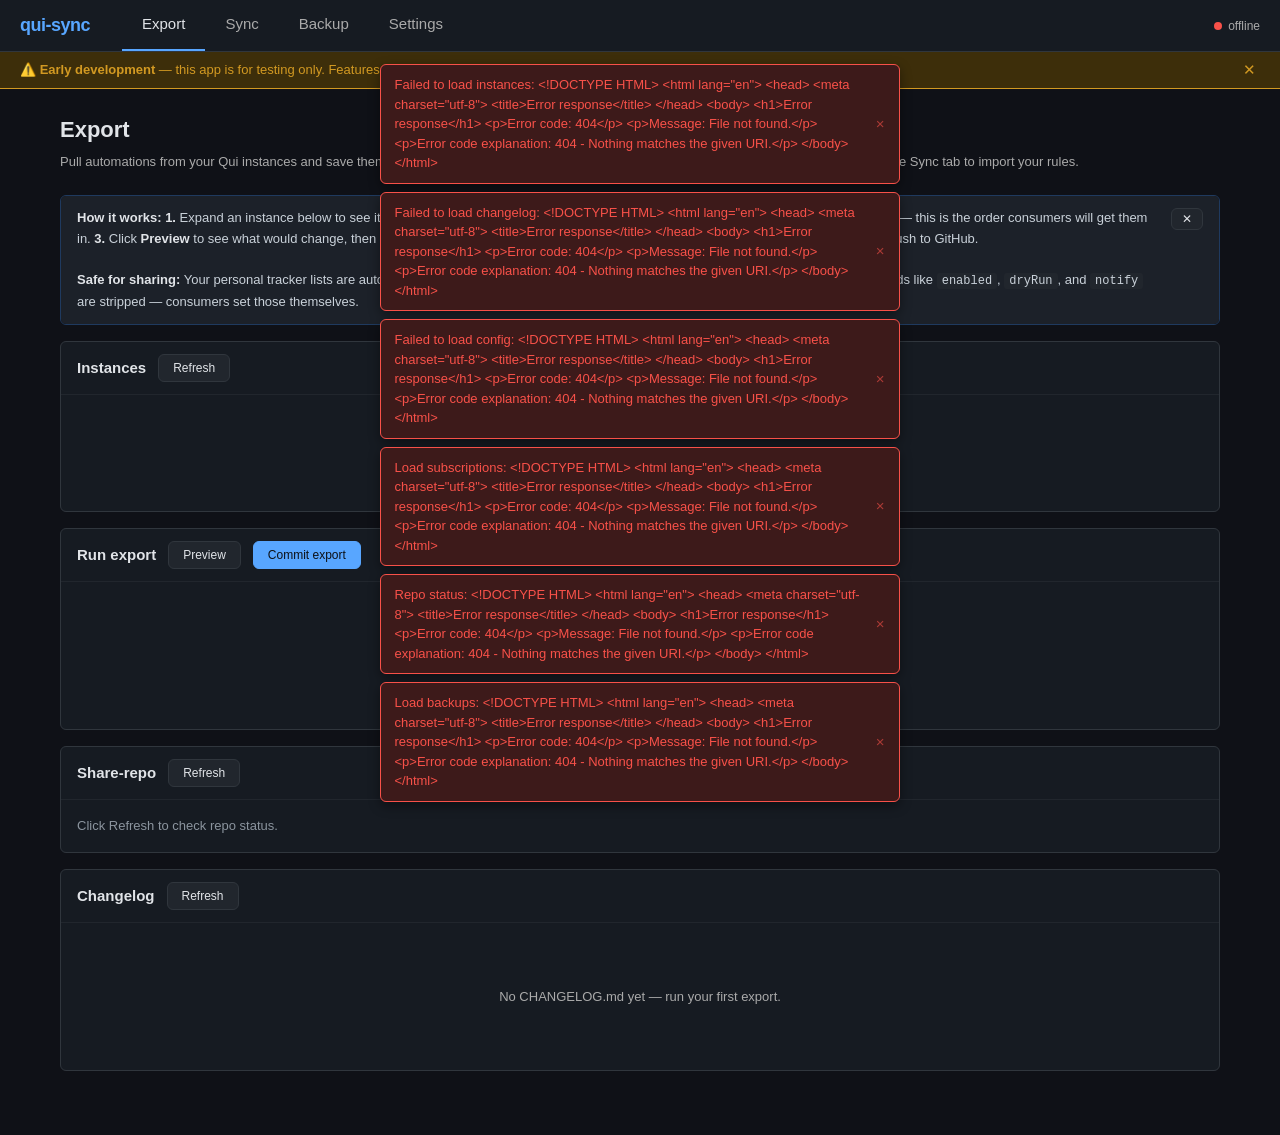
==== cmd/server/web/static/index.html @ 179c79f2 "sharpen Pull vs Reset tooltips" ====
<!doctype html>
<html lang="en">
<head>
  <meta charset="utf-8">
  <meta name="viewport" content="width=device-width, initial-scale=1">
  <title>qui-sync</title>
  <link rel="stylesheet" href="design-tokens.css">
  <!-- Load order matters: app.js defines quiSyncApp() which Alpine evaluates
       via x-data="quiSyncApp()" on body. If alpine loads first, the function
       is still undefined and all x-show sections render blank. -->
  <script defer src="app.js"></script>
  <script defer src="alpine.min.js"></script>
</head>
<body x-data="quiSyncApp()" :data-scale="scale">

<nav class="topnav">
  <div class="logo">qui-sync</div>
  <div class="tabs">
    <div class="tab" :class="tab==='export'   && 'active'" @click="setTab('export')">Export</div>
    <div class="tab" :class="tab==='sync'     && 'active'" @click="setTab('sync')">Sync</div>
    <div class="tab" :class="tab==='backup'   && 'active'" @click="setTab('backup')">Backup</div>
    <div class="tab" :class="tab==='settings' && 'active'" @click="setTab('settings')">Settings</div>
  </div>
  <div class="right">
    <span x-show="health.status==='ok'"><span class="dot dot-ok"></span>v<span x-text="health.version"></span></span>
    <span x-show="health.status==='err'"><span class="dot dot-err"></span>offline</span>
  </div>
</nav>

<div class="dev-banner" x-show="!hideDevBanner">
  <span>⚠️ <b>Early development</b> — this app is for testing only. Features may be incomplete or change without notice.</span>
  <button class="dev-banner-close" @click="hideDevBanner = true; localStorage.setItem('qui.hideDevBanner', 'true')">✕</button>
</div>

<main class="container">

  <!-- EXPORT TAB -->
  <section x-show="tab==='export'">
    <h1 class="page-title">Export</h1>
    <p class="page-subtitle">Pull automations from your Qui instances and save them as versioned JSON files in your share-repo. Other users can subscribe to this repo via the Sync tab to import your rules.</p>

    <div class="panel help-panel" x-show="!hideExportHelp">
      <div class="panel-body" style="padding:12px 16px; display:flex; align-items:start; gap:12px">
        <div style="flex:1; font-size:var(--font-sm); color:var(--text-secondary); line-height:1.6">
          <b>How it works:</b>
          <b>1.</b> Expand an instance below to see its rules — exclude any you don't want to share.
          <b>2.</b> Set the priority (sort order) for each rule — this is the order consumers will get them in.
          <b>3.</b> Click <b>Preview</b> to see what would change, then <b>Commit export</b> to write files + auto-commit to git.
          <b>4.</b> Use the Share-repo panel below to push to GitHub.
          <br><br>
          <b>Safe for sharing:</b> Your personal tracker lists are automatically replaced with placeholders. Rules using <code>*</code> (all trackers) keep the wildcard. Fields like <code>enabled</code>, <code>dryRun</code>, and <code>notify</code> are stripped — consumers set those themselves.
        </div>
        <button class="btn btn-sm" @click="dismissExportHelp()" title="Hide this help">✕</button>
      </div>
    </div>

    <div class="panel">
      <div class="panel-header">
        <div class="panel-title">Instances</div>
        <button class="btn" @click="loadInstances()" :disabled="loading.instances">Refresh</button>
      </div>
      <div class="panel-body" style="padding:0">
        <template x-if="instances.length === 0 && !loading.instances">
          <div class="empty">No instances configured. Check Settings.</div>
        </template>
        <template x-if="loading.instances">
          <div class="empty dim">Loading…</div>
        </template>

        <div class="instance-header-row instance-grid" x-show="instances.length > 0">
          <span></span>
          <span>Instance</span>
          <span>Repo folder</span>
          <span>Rules</span>
          <span></span>
        </div>

        <template x-for="i in instances" :key="i.qui_instance_id + '-' + i.category">
          <div class="instance-row" :class="i.excluded && 'instance-dimmed'">
            <div class="instance-head instance-grid" @click="toggleInstance(i.qui_instance_id)">
              <span class="chev" :class="expanded[i.qui_instance_id] && 'chev-open'">▸</span>
              <span class="instance-id">
                <b x-text="i.qui_name"></b>
                <span class="dim" style="margin-left:6px; font-weight:normal; font-size:var(--font-xs)"
                      x-text="'#' + i.qui_instance_id"></span>
              </span>
              <span @click.stop>
                <template x-if="editingCategory !== i.qui_instance_id">
                  <span class="badge badge-blue category-badge"
                        @click="startEditCategory(i)"
                        title="Click to rename — becomes the folder under rules/ in the share-repo">
                    → <span x-text="i.category"></span>  <span class="dim">✎</span>
                  </span>
                </template>
                <template x-if="editingCategory === i.qui_instance_id">
                  <span class="category-editor">
                    → <input class="input" style="width:140px; padding:2px 6px; font-size:var(--font-xs)"
                             x-model="categoryDraft"
                             x-ref="categoryInput"
                             @keydown.enter.prevent="saveCategory(i)"
                             @keydown.escape.prevent="cancelCategoryEdit()"
                             @blur="saveCategory(i)"
                             pattern="^[a-z0-9][a-z0-9_-]{0,62}$">
                  </span>
                </template>
              </span>
              <span class="instance-meta">
                <template x-if="!i.excluded">
                  <span>
                    <span x-text="i.rule_count"></span> rules
                    <template x-if="i.excluded_count > 0">
                      <span class="badge badge-amber" style="margin-left:6px">
                        <span x-text="i.excluded_count"></span> excluded
                      </span>
                    </template>
                  </span>
                </template>
                <template x-if="i.excluded">
                  <span class="badge badge-amber">instance excluded</span>
                </template>
              </span>
              <span class="instance-status">
                <span x-show="i.ping==='ok'"><span class="dot dot-ok"></span>connected</span>
                <span x-show="i.ping==='fail'" class="diff-remove">
                  <span class="dot dot-err"></span>
                  <span x-text="i.ping_error || 'failed'"></span>
                </span>
                <button class="btn btn-sm" style="margin-left:12px"
                        @click.stop="toggleInstanceExclude(i)"
                        x-text="i.excluded ? 'Include instance' : 'Exclude instance'"></button>
              </span>
            </div>

            <div class="instance-body" x-show="expanded[i.qui_instance_id]" x-transition>
              <template x-if="loadingRules[i.qui_instance_id]">
                <div class="empty dim" style="padding:20px">Loading rules…</div>
              </template>
              <template x-if="!loadingRules[i.qui_instance_id] && rulesByInstance[i.qui_instance_id]">
                <div>
                  <div class="rule-toolbar">
                    <button class="btn" @click="includeAll(i.qui_instance_id)">Include all</button>
                    <button class="btn" @click="excludeAll(i.qui_instance_id)">Exclude all</button>
                    <span class="dim" style="margin-left:auto; font-size:var(--font-xs)">
                      Toggle excludes any rule from export. Excluded rules stay in Qui but never reach the repo.
                    </span>
                  </div>
                  <table class="table rule-table">
                    <thead>
                      <tr>
                        <th style="width:40px"></th>
                        <th style="width:90px">Priority</th>
                        <th>Name</th>
                        <th>Slug</th>
                        <th style="width:90px">Status</th>
                      </tr>
                    </thead>
                    <tbody>
                      <template x-for="rule in rulesByInstance[i.qui_instance_id]" :key="rule.qui_id">
                        <tr :class="rule.excluded && 'rule-excluded'">
                          <td>
                            <input type="checkbox"
                                   :checked="!rule.excluded"
                                   @change="toggleExclude(i.qui_instance_id, rule)">
                          </td>
                          <td class="priority-cell">
                            <input type="number"
                                   class="input priority-input"
                                   :value="rule.sort_order"
                                   :title="rule.has_sort_override
                                     ? 'Override — Qui\'s value is ' + rule.qui_sort_order
                                     : 'From Qui'"
                                   @change="saveSortOrder(i.qui_instance_id, rule, $event.target.value)">
                            <button class="priority-reset"
                                    x-show="rule.has_sort_override"
                                    @click="resetSortOrder(i.qui_instance_id, rule)"
                                    title="Reset to Qui's value">↺</button>
                          </td>
                          <td>
                            <span x-text="rule.name"></span>
                            <span x-show="!rule.enabled" class="badge" style="margin-left:6px">disabled</span>
                          </td>
                          <td class="dim" style="font-family:var(--font-mono); font-size:var(--font-xs)">
                            <span x-text="rule.slug || '—'"></span>
                          </td>
                          <td>
                            <span x-show="rule.excluded" class="badge badge-amber">excluded</span>
                            <span x-show="!rule.excluded" class="dim">included</span>
                          </td>
                        </tr>
                      </template>
                    </tbody>
                  </table>
                </div>
              </template>
            </div>
          </div>
        </template>
      </div>
    </div>

    <div class="panel">
      <div class="panel-header">
        <div class="panel-title">Run export</div>
        <button class="btn" @click="preview()" :disabled="loading.export"
                title="Show what would change without writing anything. Safe to run anytime.">Preview</button>
        <button class="btn btn-primary" @click="runExport()"
                :disabled="loading.export"
                title="Write changes to disk and auto-commit to git. Your share-repo is updated and ready for Pull/Sync.">Commit export</button>
      </div>
      <div class="panel-body">
        <template x-if="!diff && !loading.export">
          <div class="empty">Click <b>Preview</b> to see what would change.</div>
        </template>
        <template x-if="loading.export">
          <div class="empty dim">Running export against Qui…</div>
        </template>
        <template x-if="diff && diff.empty">
          <div class="empty">
            <span class="dot dot-ok"></span>No changes — local rules are in sync with Qui.
          </div>
        </template>
        <template x-if="diff && !diff.empty">
          <div>
            <div x-show="diff.added.length">
              <div class="diff-add" style="font-weight:600">+ <span x-text="diff.added.length"></span> added</div>
              <ul>
                <template x-for="e in diff.added" :key="e.QuiID">
                  <li><span x-text="e.Category"></span>/<b x-text="e.Slug"></b> — <span x-text="e.Name"></span></li>
                </template>
              </ul>
            </div>
            <div x-show="diff.updated.length">
              <div class="diff-update" style="font-weight:600">~ <span x-text="diff.updated.length"></span> updated</div>
              <ul>
                <template x-for="e in diff.updated" :key="e.QuiID">
                  <li>
                    <span x-text="e.Category"></span>/<b x-text="e.Slug"></b> — <span x-text="e.Name"></span>
                    <span x-show="e.changed_fields && e.changed_fields.length"
                          class="dim" style="font-size:var(--font-xs); margin-left:6px"
                          x-text="'(' + (e.changed_fields || []).join(', ') + ')'"></span>
                  </li>
                </template>
              </ul>
            </div>
            <div x-show="diff.renamed.length">
              <div class="diff-rename" style="font-weight:600">R <span x-text="diff.renamed.length"></span> renamed</div>
              <ul>
                <template x-for="e in diff.renamed" :key="e.QuiID">
                  <li><span x-text="e.Category"></span>/<b x-text="e.Slug"></b> — "<span x-text="e.OldName"></span>" → "<span x-text="e.Name"></span>"</li>
                </template>
              </ul>
            </div>
            <div x-show="diff.removed.length">
              <div class="diff-remove" style="font-weight:600">- <span x-text="diff.removed.length"></span> removed</div>
              <ul>
                <template x-for="e in diff.removed" :key="e.QuiID">
                  <li><span x-text="e.Category"></span>/<b x-text="e.Slug"></b> — <span x-text="e.Name"></span></li>
                </template>
              </ul>
            </div>
            <div x-show="diff.moved && diff.moved.length">
              <div class="diff-move" style="font-weight:600">↦ <span x-text="diff.moved.length"></span> moved</div>
              <ul>
                <template x-for="e in diff.moved" :key="e.QuiID">
                  <li><b x-text="e.Slug"></b> — <span x-text="e.OldCategory"></span> → <span x-text="e.Category"></span></li>
                </template>
              </ul>
            </div>
            <div style="margin-top:12px; font-size:var(--font-xs); color:var(--text-dim)"
                 x-show="diff.dry_run">
              Preview only — nothing written yet. Click <b>Commit export</b> to apply.
            </div>
          </div>
        </template>
      </div>
    </div>

    <div class="panel">
      <div class="panel-header">
        <div class="panel-title">Share-repo</div>
        <button class="btn" @click="loadRepoStatus()" :disabled="loadingRepoStatus">Refresh</button>
      </div>
      <div class="panel-body">
        <template x-if="repoStatus">
          <div style="display:flex; align-items:center; gap:16px; flex-wrap:wrap">
            <div style="flex:1; min-width:200px">
              <div style="font-size:var(--font-sm)">
                <template x-if="repoStatus.status.ahead === 0 && repoStatus.status.behind === 0">
                  <span><span class="dot dot-ok"></span>In sync with remote</span>
                </template>
                <template x-if="repoStatus.status.ahead > 0">
                  <span><span class="dot dot-warn"></span><b x-text="repoStatus.status.ahead"></b> commit<span x-show="repoStatus.status.ahead !== 1">s</span> ahead of remote — ready to push</span>
                </template>
                <template x-if="repoStatus.status.behind > 0">
                  <span class="diff-remove"><span class="dot dot-err"></span><b x-text="repoStatus.status.behind"></b> behind remote</span>
                </template>
              </div>
              <div class="dim" style="font-size:var(--font-xs); margin-top:4px"
                   x-show="repoStatus.status.last_commit"
                   x-text="'Last: ' + repoStatus.status.last_commit"></div>
              <div class="dim" style="font-size:var(--font-xs); margin-top:2px"
                   x-show="repoStatus.status.remote_url"
                   x-text="'Remote: ' + repoStatus.status.remote_url"></div>
            </div>
            <div style="display:flex; gap:8px; align-items:center">
              <button class="btn" @click="pullRepo()"
                      :disabled="!repoStatus.push_configured || repoStatus.status.behind === 0 || pullingRepo"
                      title="Fetch new commits from remote and merge them into local. Safe — keeps your local commits intact. Use for day-to-day sync (e.g. after merging a PR). Fails if local and remote have diverged — use 'Reset local to remote' for that case.">
                Pull from remote
              </button>
              <button class="btn btn-primary" @click="pushRepo()"
                      :disabled="!repoStatus.push_configured || repoStatus.status.ahead === 0 || pushingRepo"
                      title="Push all committed changes to the remote git repo">
                Push to remote
              </button>
              <button class="btn" @click="applyToQui()"
                      :disabled="!repoStatus.push_configured"
                      title="Apply local file changes (from PRs, edits) back into Qui. Uses the same merge that preserves your trackers.">
                Apply to Qui
              </button>
              <button class="btn" @click="resetLocalToRemote()"
                      :disabled="!repoStatus.status.remote_url || resettingRepo"
                      style="border-color:var(--accent-red); color:var(--accent-red)"
                      title="Replace /data/repo with an exact copy of the remote branch. Destructive — discards local commits not on the remote. Use when Pull refuses with 'unrelated histories' or 'non-fast-forward', or to forcibly restart from the remote state. Your Qui instance is not touched.">
                <span x-show="!resettingRepo">Reset local to remote</span>
                <span x-show="resettingRepo">Resetting…</span>
              </button>
              <span class="dim" style="font-size:var(--font-xs)"
                    x-show="!repoStatus.push_configured">
                Add push token in Settings to enable
              </span>
            </div>
            </div>

            <!-- Rule-level diff — the pre-push review that replaces the
                 old git diff --stat summary. Every rule whose working-tree
                 version differs from origin appears here, grouped by
                 change type. Added / Removed rows expand to the full
                 rule JSON; Modified rows expand to a field-by-field
                 before → after list. -->
            <div class="rule-diff-panel" style="width:100%; margin-top:16px">
              <div style="display:flex; align-items:center; gap:8px; margin-bottom:8px">
                <div style="font-weight:600; font-size:var(--font-sm)">Review changes before push</div>
                <div class="dim" style="font-size:var(--font-xs)"
                     x-show="ruleDiff && !ruleDiffError"
                     x-text="'(' + ruleDiffTotal() + ' ' + (ruleDiffTotal() === 1 ? 'rule differs' : 'rules differ') + ')'"></div>
                <div style="flex:1"></div>
                <button class="btn btn-sm" @click="loadRuleDiff()" :disabled="ruleDiffLoading">
                  <span x-show="!ruleDiffLoading">Refresh diff</span>
                  <span x-show="ruleDiffLoading">…</span>
                </button>
              </div>

              <template x-if="ruleDiffError">
                <div class="dim" style="font-size:var(--font-xs); color:var(--text-err)"
                     x-text="'Diff failed: ' + ruleDiffError"></div>
              </template>

              <template x-if="ruleDiff && ruleDiff.no_repo">
                <div class="dim" style="font-size:var(--font-xs)">
                  Nothing to diff yet — the share-repo has not been exported. Run an Export from the Instances panel first.
                </div>
              </template>

              <template x-if="ruleDiff && ruleDiff.no_remote && !ruleDiff.no_repo">
                <div class="dim" style="font-size:var(--font-xs); margin-bottom:8px">
                  No remote branch to compare against yet — showing every local rule as <b>added</b>. After the first successful push this view will switch to the normal local-vs-remote diff.
                </div>
              </template>

              <template x-if="ruleDiff && !ruleDiff.no_repo && ruleDiffTotal() === 0 && !ruleDiffError">
                <div class="dim" style="font-size:var(--font-xs)">
                  Working tree is identical to remote — nothing to push.
                </div>
              </template>

              <!-- One section per change type. Each row is a single rule.
                   Clicking the row header toggles expand so the user can
                   drill into the actual differences before committing. -->
              <template x-for="group in ['added','modified','removed']" :key="group">
                <div x-show="ruleDiff && (ruleDiff[group] || []).length > 0" style="margin-top:10px">
                  <div style="display:flex; align-items:center; gap:6px; margin-bottom:4px; font-size:var(--font-xs); text-transform:uppercase; letter-spacing:0.06em; color:var(--text-secondary)">
                    <span x-text="group === 'added' ? '+ Added' : group === 'modified' ? '~ Modified' : '− Removed'"></span>
                    <span x-text="'(' + (ruleDiff[group] || []).length + ')'"></span>
                  </div>
                  <template x-for="rule in (ruleDiff[group] || [])" :key="rule.path">
                    <div class="rule-diff-row" style="border:1px solid var(--border-subtle); border-radius:var(--radius); margin-bottom:6px; background:var(--bg-base)">
                      <!-- Row header — always visible, click to expand. -->
                      <div style="display:flex; align-items:center; gap:10px; padding:8px 12px; cursor:pointer"
                           @click="toggleRuleDiffRow(rule.change, rule.path)">
                        <span style="width:16px; display:inline-block; color:var(--text-secondary)"
                              x-text="ruleDiffExpanded[ruleDiffKey(rule.change, rule.path)] ? '▾' : '▸'"></span>
                        <span style="flex:1; font-size:var(--font-sm); font-weight:500" x-text="rule.name"></span>
                        <span class="dim" style="font-size:var(--font-xs)" x-text="rule.category + ' / ' + rule.slug"></span>
                        <span x-show="rule.change === 'modified' && rule.fields && rule.fields.length"
                              class="dim" style="font-size:var(--font-xs)"
                              x-text="rule.fields.length + ' field' + (rule.fields.length === 1 ? '' : 's')"></span>
                      </div>

                      <!-- Expanded body — content depends on change type. -->
                      <div x-show="ruleDiffExpanded[ruleDiffKey(rule.change, rule.path)]"
                           style="padding:0 12px 12px 32px; border-top:1px solid var(--border-subtle)">

                        <!-- Modified: structured field list -->
                        <template x-if="rule.change === 'modified' && ruleDiffViewModeFor(rule.change, rule.path) === ''">
                          <div style="padding-top:8px">
                            <template x-for="(f, fi) in (rule.fields || [])" :key="fi">
                              <div style="font-family:var(--font-mono); font-size:var(--font-xs); padding:3px 0; line-height:1.5">
                                <span style="color:var(--text-primary)" x-text="f.path"></span>
                                <template x-if="f.kind === 'scalar'">
                                  <span>:
                                    <span class="diff-remove" x-text="formatDiffValue(f.before)"></span>
                                    →
                                    <span class="diff-add" x-text="formatDiffValue(f.after)"></span>
                                  </span>
                                </template>
                                <template x-if="f.kind === 'array_added'">
                                  <span>
                                    <span class="dim">(added):</span>
                                    <span class="diff-add" x-text="formatDiffValue(f.after)"></span>
                                  </span>
                                </template>
                                <template x-if="f.kind === 'array_removed'">
                                  <span>
                                    <span class="dim">(removed):</span>
                                    <span class="diff-remove" x-text="formatDiffValue(f.before)"></span>
                                  </span>
                                </template>
                                <template x-if="f.kind === 'object' || f.kind === 'array'">
                                  <span>:
                                    <span class="dim" x-text="'(' + f.kind + ' changed)'"></span>
                                  </span>
                                </template>
                              </div>
                            </template>
                            <div style="margin-top:8px">
                              <button class="btn btn-sm" @click.stop="setRuleDiffView(rule.change, rule.path, 'json')">Show full JSON</button>
                            </div>
                          </div>
                        </template>

                        <!-- Modified (JSON view) — side-by-side before / after. -->
                        <template x-if="rule.change === 'modified' && ruleDiffViewModeFor(rule.change, rule.path) === 'json'">
                          <div style="padding-top:8px">
                            <div style="display:grid; grid-template-columns: 1fr 1fr; gap:10px">
                              <div>
                                <div class="dim" style="font-size:var(--font-xs); margin-bottom:4px">Remote (before)</div>
                                <pre style="background:var(--bg-surface); padding:8px; border-radius:var(--radius);
                                            font-family:var(--font-mono); font-size:var(--font-xs);
                                            max-height:300px; overflow:auto; white-space:pre-wrap"
                                     x-text="prettyJSON(rule.before_json)"></pre>
                              </div>
                              <div>
                                <div class="dim" style="font-size:var(--font-xs); margin-bottom:4px">Local (after)</div>
                                <pre style="background:var(--bg-surface); padding:8px; border-radius:var(--radius);
                                            font-family:var(--font-mono); font-size:var(--font-xs);
                                            max-height:300px; overflow:auto; white-space:pre-wrap"
                                     x-text="prettyJSON(rule.after_json)"></pre>
                              </div>
                            </div>
                            <div style="margin-top:8px">
                              <button class="btn btn-sm" @click.stop="setRuleDiffView(rule.change, rule.path, '')">Back to field list</button>
                            </div>
                          </div>
                        </template>

                        <!-- Added: full local rule that will be pushed to remote. -->
                        <template x-if="rule.change === 'added'">
                          <div style="padding-top:8px">
                            <div class="dim" style="font-size:var(--font-xs); margin-bottom:4px">This rule exists locally and will be pushed to the remote.</div>
                            <pre style="background:var(--bg-surface); padding:8px; border-radius:var(--radius);
                                        font-family:var(--font-mono); font-size:var(--font-xs);
                                        max-height:300px; overflow:auto; white-space:pre-wrap"
                                 x-text="prettyJSON(rule.after_json)"></pre>
                          </div>
                        </template>

                        <!-- Removed: full remote rule that will be deleted from remote after push. -->
                        <template x-if="rule.change === 'removed'">
                          <div style="padding-top:8px">
                            <div class="dim" style="font-size:var(--font-xs); margin-bottom:4px; color:var(--text-err)">
                              This rule exists on the remote but not locally — pushing will delete it.
                            </div>
                            <pre style="background:var(--bg-surface); padding:8px; border-radius:var(--radius);
                                        font-family:var(--font-mono); font-size:var(--font-xs);
                                        max-height:300px; overflow:auto; white-space:pre-wrap"
                                 x-text="prettyJSON(rule.before_json)"></pre>
                          </div>
                        </template>
                      </div>
                    </div>
                  </template>
                </div>
              </template>
            </div>

          </div>
        </template>
        <template x-if="!repoStatus && !loadingRepoStatus">
          <div class="dim" style="font-size:var(--font-sm)">Click Refresh to check repo status.</div>
        </template>
        <template x-if="loadingRepoStatus">
          <div class="dim" style="font-size:var(--font-sm)">Checking...</div>
        </template>
      </div>
    </div>

    <div class="panel">
      <div class="panel-header">
        <div class="panel-title">Changelog</div>
        <button class="btn" @click="loadChangelog()" :disabled="loading.changelog">Refresh</button>
      </div>
      <div class="panel-body">
        <template x-if="!changelog || !changelog.content">
          <div class="empty">No CHANGELOG.md yet — run your first export.</div>
        </template>
        <pre x-show="changelog && changelog.content"
             style="white-space:pre-wrap; font-size:var(--font-sm); color:var(--text-secondary);
                    background:var(--bg-base); padding:12px; border-radius:var(--radius);
                    max-height:400px; overflow:auto; margin:0;"
             x-text="(changelog && changelog.content) || ''"></pre>
      </div>
    </div>
  </section>

  <!-- BACKUP TAB -->
  <section x-show="tab==='backup'">
    <h1 class="page-title">Backup & Restore</h1>
    <p class="page-subtitle">Full 1:1 backup of all automations per Qui instance — including trackers, enabled state, and everything else. No stripping, no placeholders.</p>

    <div class="panel help-panel" x-show="!hideBackupHelp">
      <div class="panel-body" style="padding:12px 16px; display:flex; align-items:start; gap:12px">
        <div style="flex:1; font-size:var(--font-sm); color:var(--text-secondary); line-height:1.6">
          <b>How it works:</b>
          <b>1.</b> Click <b>Backup now</b> on an instance to snapshot all its automations.
          <b>2.</b> Backups are stored per instance with timestamp — each is a complete snapshot.
          <b>3.</b> To restore, expand the instance, select a backup, choose the target instance, and click <b>Restore</b>.
          <b>4.</b> Restore creates the rules in Qui exactly as they were — trackers, enabled state, intervals, everything.
        </div>
        <button class="btn btn-sm" @click="dismissBackupHelp()" title="Hide this help">✕</button>
      </div>
    </div>

    <div class="panel">
      <div class="panel-header">
        <div class="panel-title">Instances</div>
        <button class="btn" @click="loadBackups()">Refresh</button>
      </div>
      <div class="panel-body" style="padding:0">
        <template x-if="instances.length === 0">
          <div class="empty">No Qui instances configured. Go to Settings first.</div>
        </template>

        <template x-for="inst in instances" :key="'bk-' + inst.qui_instance_id">
          <div class="instance-row">
            <div class="instance-head" style="display:flex; align-items:center; gap:12px; padding:12px 16px; cursor:pointer"
                 @click="toggleBackupInstance(inst.qui_instance_id)">
              <span class="chev" :class="expandedBackup[inst.qui_instance_id] && 'chev-open'">▸</span>
              <span style="font-weight:500" x-text="inst.qui_name"></span>
              <span class="badge badge-blue" x-text="'#' + inst.qui_instance_id"></span>
              <span class="dim" x-text="inst.rule_count + ' rules'"></span>
              <span class="dim" style="font-size:var(--font-xs)"
                    x-show="backupCounts[inst.qui_instance_id]"
                    x-text="backupCounts[inst.qui_instance_id] + ' backup' + (backupCounts[inst.qui_instance_id] === 1 ? '' : 's')"></span>
              <span style="margin-left:auto">
                <button class="btn btn-sm btn-primary" @click.stop="createBackup(inst)"
                        :disabled="backingUp[inst.qui_instance_id]">Backup now</button>
              </span>
            </div>

            <div class="instance-body" x-show="expandedBackup[inst.qui_instance_id]" x-transition>
              <template x-if="!backupList[inst.qui_instance_id] || backupList[inst.qui_instance_id].length === 0">
                <div class="empty" style="padding:16px">No backups yet for this instance.</div>
              </template>
              <template x-if="backupList[inst.qui_instance_id] && backupList[inst.qui_instance_id].length > 0">
                <table class="table">
                  <thead>
                    <tr>
                      <th>Timestamp</th>
                      <th>Rules</th>
                      <th style="width:260px">Restore to</th>
                      <th style="width:100px"></th>
                    </tr>
                  </thead>
                  <tbody>
                    <template x-for="bk in backupList[inst.qui_instance_id]" :key="bk.id">
                      <tr>
                        <td x-text="bk.timestamp"></td>
                        <td x-text="bk.rule_count + ' rules'"></td>
                        <td>
                          <select class="input" style="width:100%; font-size:var(--font-xs)"
                                  x-model.number="bk._restoreTarget">
                            <template x-for="ri in instances" :key="'rt-' + ri.qui_instance_id">
                              <option :value="ri.qui_instance_id"
                                      x-text="ri.qui_name + ' (#' + ri.qui_instance_id + ')'"></option>
                            </template>
                          </select>
                        </td>
                        <td>
                          <button class="btn btn-sm" @click="restoreBackup(inst.qui_instance_id, bk)"
                                  :disabled="!bk._restoreTarget || restoringBackup">Restore</button>
                        </td>
                      </tr>
                    </template>
                  </tbody>
                </table>
              </template>
            </div>
          </div>
        </template>
      </div>
    </div>
  </section>

  <!-- SETTINGS TAB -->
  <section x-show="tab==='settings'">
    <h1 class="page-title">Settings</h1>
    <p class="page-subtitle">Configure Qui connection, export instances, backup, and appearance. Changes save to config.yml immediately.</p>

    <div class="panel" style="border-color:var(--accent-amber)"
         x-show="config && config.qui && !config.qui.api_key_present">
      <div class="panel-body" style="padding:12px 16px; background:var(--accent-amber-bg); color:var(--accent-amber)">
        <b>Setup needed</b> — enter your Qui URL and API key below to get started. Export and Sync won't work until Qui is connected.
      </div>
    </div>

    <div class="panel">
      <div class="panel-header"><div class="panel-title">Appearance</div></div>
      <div class="panel-body">
        <label>Text scale
          <select class="input" x-model="scale" @change="saveScale()">
            <option value="compact">Compact</option>
            <option value="default">Default</option>
            <option value="large">Large</option>
          </select>
        </label>
        <p class="muted" style="font-size:var(--font-xs); margin-top:8px">
          Stored in your browser. Affects typography only.
        </p>
      </div>
    </div>

    <div class="panel">
      <div class="panel-header">
        <div class="panel-title">Qui connection</div>
      </div>
      <div class="panel-body">
        <div class="form-grid">
          <label>URL</label>
          <input class="input" x-model="quiDraft.url" placeholder="http://qui.local:7476"
                 autocomplete="off" data-1p-ignore data-lpignore="true" spellcheck="false">
          <label>API key</label>
          <div>
            <input class="input" type="password" x-model="quiDraft.apiKey" style="width:100%"
                   placeholder="Leave blank to keep current key"
                   autocomplete="new-password" data-1p-ignore data-lpignore="true" spellcheck="false">
            <div class="dim" style="font-size:var(--font-xs); margin-top:4px">
              Use the <b>full API key</b> from Qui Settings → API Keys (not a Client Proxy key).
              <br>Current key:
              <span x-show="config?.qui?.api_key_present" class="badge badge-green">present</span>
              <span x-show="config?.qui && !config.qui.api_key_present" class="badge badge-red">missing</span>
              <span x-show="config?.qui?.api_key_filename" class="muted"
                    x-text="config?.qui ? ' (file: ' + config.qui.api_key_filename + ')' : ''"></span>
            </div>
          </div>
        </div>
        <div style="margin-top:12px; display:flex; gap:8px; align-items:center">
          <button class="btn btn-primary" @click="saveQuiConfig()" :disabled="loading.config">Save</button>
          <button class="btn" @click="resetQuiDraft()">Reset</button>
          <button class="btn" @click="testQuiConnection()" :disabled="testingQui">Test connection</button>
          <span x-show="quiTestResult === 'ok'" style="color:var(--accent-green); font-size:var(--font-sm)">● Connected</span>
          <span x-show="quiTestResult === 'fail'" style="color:var(--accent-red); font-size:var(--font-sm)" x-text="quiTestError"></span>
        </div>
      </div>
    </div>

    <div class="panel">
      <div class="panel-header">
        <div class="panel-title">Export instances</div>
        <button class="btn" @click="openAddInstanceModal()">+ Add instance</button>
      </div>
      <div class="panel-body" style="padding:0">
        <table class="table" x-show="config && config.export_instances && config.export_instances.length">
          <thead>
            <tr>
              <th style="width:120px">Qui instance</th>
              <th>Repo folder</th>
              <th style="width:100px; text-align:right"></th>
            </tr>
          </thead>
          <tbody>
            <template x-for="i in (config && config.export_instances) || []" :key="i.qui_instance_id">
              <tr>
                <td x-text="'#' + i.qui_instance_id"></td>
                <td style="font-family:var(--font-mono); font-size:var(--font-sm)" x-text="i.category"></td>
                <td style="text-align:right">
                  <button class="btn btn-sm btn-danger" @click="removeInstance(i)">Remove</button>
                </td>
              </tr>
            </template>
          </tbody>
        </table>
        <div x-show="!config || !config.export_instances || config.export_instances.length === 0"
             class="empty">No instances configured. Click "Add instance" to get started.</div>
      </div>
    </div>

    <div class="panel">
      <div class="panel-header">
        <div class="panel-title">Backup</div>
      </div>
      <div class="panel-body">
        <div class="form-grid">
          <label>Retention days</label>
          <input class="input" type="number" min="0" max="3650" style="width:100px"
                 x-model.number="backupDraft.retention_days">
          <label>Gitignored</label>
          <input type="checkbox" x-model="backupDraft.gitignored">
        </div>
        <p class="dim" style="font-size:var(--font-xs); margin-top:8px">
          Backups live in <code>&lt;repo&gt;/backup/</code>. 0 = never delete. Typical: 30-90.
        </p>
        <div style="margin-top:12px; display:flex; gap:8px">
          <button class="btn btn-primary" @click="saveBackupConfig()">Save</button>
          <button class="btn" @click="resetBackupDraft()">Reset</button>
        </div>
      </div>
    </div>

    <div class="panel">
      <div class="panel-header">
        <div class="panel-title">Share-repo (git)</div>
      </div>
      <div class="panel-body">
        <div class="form-grid">
          <label>Remote URL</label>
          <div>
            <input class="input" x-model="gitRemoteDraft"
                   placeholder="https://github.com/you/qui-automations.git"
                   autocomplete="off" spellcheck="false">
            <div class="dim" style="font-size:var(--font-xs); margin-top:4px">
              The GitHub repo where your exported rules are pushed. qui-sync auto-initializes git in <code>/data/repo/</code> if needed.
            </div>
          </div>
          <label>Push token</label>
          <div>
            <input class="input" type="password" x-model="pushTokenDraft"
                   placeholder="GitHub fine-grained PAT"
                   autocomplete="new-password" data-1p-ignore data-lpignore="true">
            <div class="dim" style="font-size:var(--font-xs); margin-top:4px">
              Create a <b>fine-grained PAT</b> on GitHub with <b>Contents: Read+Write</b> permission scoped to your share-repo. Leave blank to keep existing token.
            </div>
          </div>
        </div>
        <div style="margin-top:12px; display:flex; gap:8px; align-items:center; flex-wrap:wrap">
          <button class="btn btn-primary" @click="saveGitConfig()">Save</button>
          <button class="btn" @click="validateStoredPushToken()" :disabled="pushTokenValidating"
                  title="Re-test the currently stored push token against GitHub. Catches revoked / expired tokens without a push attempt.">
            <span x-show="!pushTokenValidating">Validate stored token</span>
            <span x-show="pushTokenValidating">Validating…</span>
          </button>
          <span x-show="gitRemoteStatus === 'ok'" style="color:var(--accent-green); font-size:var(--font-sm)">● Configured</span>
          <span x-show="gitRemoteStatus === 'none'" class="dim" style="font-size:var(--font-sm)">Not configured yet</span>
          <span x-show="pushTokenValidated" style="color:var(--accent-green); font-size:var(--font-sm)"
                x-text="'● Valid — ' + pushTokenValidated"></span>
          <span x-show="pushTokenValidateError" style="color:var(--text-err); font-size:var(--font-sm)"
                x-text="'● ' + pushTokenValidateError"></span>
        </div>
      </div>
    </div>

    <div class="panel">
      <div class="panel-header">
        <div class="panel-title">Auto-sync</div>
      </div>
      <div class="panel-body">
        <div class="form-grid">
          <label>Pull interval</label>
          <select class="input" style="width:160px" x-model="autoPullInterval" @change="saveAutoPullInterval()">
            <option value="off">Off (manual only)</option>
            <option value="5m">Every 5 minutes</option>
            <option value="1h">Every hour</option>
            <option value="6h">Every 6 hours</option>
            <option value="12h">Every 12 hours</option>
            <option value="24h">Every 24 hours</option>
          </select>
        </div>
        <p class="dim" style="font-size:var(--font-xs); margin-top:8px">
          When enabled, qui-sync pulls all subscriptions on this interval and
          auto-applies changes to rules marked with the "Auto" checkbox in the
          Plan view. Rules without Auto stay manual — you apply them yourself.
          New rules from the repo are never auto-applied.
        </p>
      </div>
    </div>

    <div class="panel">
      <div class="panel-header">
        <div class="panel-title">System</div>
        <button class="btn" @click="reloadConfig()" :disabled="loading.config">Reload config from disk</button>
      </div>
      <div class="panel-body">
        <dl class="kv-list" x-show="config">
          <dt>Version</dt><dd><span x-text="health.version || '—'"></span></dd>
          <dt>Mode</dt><dd><span x-text="(config && config.mode) || '—'"></span></dd>
          <dt>Repo directory</dt><dd style="font-family:var(--font-mono); font-size:var(--font-xs)"><span x-text="(config && config.repo_dir) || '—'"></span></dd>
        </dl>
      </div>
    </div>

    <!-- Add-instance modal -->
    <div class="modal-backdrop" x-show="addInstanceOpen" @keydown.escape.window="addInstanceOpen = false"
         x-transition.opacity style="display:none">
      <div class="modal" @click.stop>
        <div class="modal-title">Add export instance</div>
        <div class="modal-body">
          <p class="dim" style="font-size:var(--font-sm); margin-bottom:16px">
            Pick a Qui instance to track. Rules from this instance will be exported
            to the specified folder in the share-repo.
          </p>
          <div class="form-grid">
            <label>Qui instance</label>
            <select class="input" x-model.number="addInstanceDraft.qui_instance_id">
              <option :value="0">— select —</option>
              <template x-for="qi in availableQuiInstances" :key="qi.id">
                <option :value="qi.id" :disabled="qi.configured"
                        x-text="qi.name + ' (#' + qi.id + ')' + (qi.configured ? ' — already added' : '')"></option>
              </template>
            </select>
            <label>Repo folder</label>
            <input class="input" x-model="addInstanceDraft.category"
                   placeholder="e.g. movies"
                   pattern="^[a-z0-9][a-z0-9_-]{0,62}$">
          </div>
        </div>
        <div class="modal-actions">
          <button class="btn" @click="addInstanceOpen = false">Cancel</button>
          <button class="btn btn-primary" @click="addInstance()"
                  :disabled="!addInstanceDraft.qui_instance_id || !addInstanceDraft.category">Add</button>
        </div>
      </div>
    </div>
  </section>

  <!-- SYNC TAB -->
  <section x-show="tab==='sync'">
    <h1 class="page-title">Sync</h1>
    <p class="page-subtitle">Subscribe to share-repos and apply their rules to your Qui instances. Your local trackers and preferences are preserved on update.</p>

    <div class="panel help-panel" x-show="!hideSyncHelp">
      <div class="panel-body" style="padding:12px 16px; display:flex; align-items:start; gap:12px">
        <div style="flex:1; font-size:var(--font-sm); color:var(--text-secondary); line-height:1.6">
          <b>How it works:</b>
          <b>1.</b> Add a subscription — point it at a git repo URL (public or private with SSH key / token).
          <b>2.</b> Click <b>Pull</b> to fetch the latest rules from the repo.
          <b>3.</b> Select which Qui instance to sync to, then click <b>Plan</b> to preview.
          <b>4.</b> For each rule, choose: <em>Create new</em> in Qui, <em>Link</em> to an existing rule, or <em>Skip</em>.
          <b>5.</b> Click <b>Apply</b> — new rules are created disabled. Linked rules are updated but your trackers, enabled state, and intervals are preserved.
          <b>6.</b> Toggle <b>Auto</b> on rules you want to keep in sync automatically whenever the repo updates.
        </div>
        <button class="btn btn-sm" @click="dismissSyncHelp()" title="Hide this help">✕</button>
      </div>
    </div>

    <div class="panel">
      <div class="panel-header">
        <div class="panel-title">Subscriptions</div>
        <button class="btn" @click="openAddSubModal()">+ Add subscription</button>
      </div>
      <div class="panel-body" style="padding:0">
        <template x-if="!subscriptions || subscriptions.length === 0">
          <div class="empty">No subscriptions yet. Click "Add subscription" to track a repo.</div>
        </template>

        <template x-for="sub in subscriptions" :key="sub.slug">
          <div class="instance-row">
            <div class="instance-head sub-head" @click="toggleSub(sub.slug)">
              <span class="chev" :class="expandedSub[sub.slug] && 'chev-open'">▸</span>
              <span class="sub-name"><b x-text="sub.slug"></b></span>
              <span class="sub-url dim" x-text="sub.url"></span>
              <span class="sub-meta">
                <span x-text="(sub.repo_rule_count || sub.rule_count || 0) + ' rules'"></span>
                <span x-show="sub.last_pull_at" class="dim"
                      style="margin-left:8px; font-size:var(--font-xs)"
                      x-text="'pulled ' + (sub.last_pull_sha || '').slice(0,7)"></span>
              </span>
              <span class="sub-actions">
                <button class="btn btn-sm" @click.stop="pullSub(sub.slug)">Pull</button>
                <button class="btn btn-sm btn-danger" @click.stop="removeSub(sub)">Remove</button>
              </span>
            </div>

            <div class="instance-body" x-show="expandedSub[sub.slug]" x-transition>
              <div class="sub-toolbar">
                <label style="font-size:var(--font-sm)">Sync to:
                  <select class="input" style="margin-left:8px"
                          x-model.number="selectedInstanceBySub[sub.slug]">
                    <option :value="0">— select instance —</option>
                    <template x-for="i in instances" :key="i.qui_instance_id">
                      <option :value="i.qui_instance_id"
                              x-text="i.qui_name + ' (#' + i.qui_instance_id + ')'"></option>
                    </template>
                  </select>
                </label>
                <button class="btn btn-primary" style="margin-left:12px"
                        @click="planSub(sub.slug)"
                        :disabled="!selectedInstanceBySub[sub.slug] || loadingPlan[sub.slug]">
                  Plan
                </button>
                <button class="btn btn-primary" style="margin-left:8px"
                        @click="openApplyModal(sub.slug)"
                        :disabled="!planBySub[sub.slug] || applying[sub.slug]">
                  Apply selected
                </button>
              </div>

              <template x-if="loadingPlan[sub.slug]">
                <div class="empty dim" style="padding:20px">Building plan…</div>
              </template>

              <template x-if="planBySub[sub.slug]">
                <div>
                  <div class="plan-toolbar" style="padding:8px 16px 12px; display:flex; align-items:center; gap:8px; flex-wrap:wrap">
                    <span class="dim" style="font-size:var(--font-xs); margin-right:4px">Category:</span>
                    <button class="btn btn-sm" :class="!planCategoryFilter[sub.slug] && 'btn-primary'"
                            @click="planCategoryFilter[sub.slug] = ''">All</button>
                    <template x-for="cat in planCategories(sub.slug)" :key="cat">
                      <button class="btn btn-sm" :class="planCategoryFilter[sub.slug] === cat && 'btn-primary'"
                              @click="planCategoryFilter[sub.slug] = cat" x-text="cat"></button>
                    </template>
                    <span class="dim" style="margin-left:auto; font-size:var(--font-xs)">
                      <span x-text="filteredPlanRules(sub.slug).length"></span> of
                      <span x-text="planBySub[sub.slug].rules.length"></span> rules
                      <span x-show="planBySub[sub.slug].orphans && planBySub[sub.slug].orphans.length"
                            x-text="' · ' + planBySub[sub.slug].orphans.length + ' orphans'"></span>
                      <span x-show="planBySub[sub.slug].source_sha"
                            x-text="' · HEAD ' + planBySub[sub.slug].source_sha.slice(0,7)"></span>
                    </span>
                  </div>
                  <div style="display:flex; gap:8px; padding:0 16px 8px">
                    <button class="btn btn-sm" @click="selectAllRules(sub.slug, true)">Select all</button>
                    <button class="btn btn-sm" @click="selectAllRules(sub.slug, false)">Deselect all</button>
                  </div>
                  <table class="table plan-table">
                    <thead>
                      <tr>
                        <th style="width:40px"></th>
                        <th style="width:80px">Priority</th>
                        <th>Repo rule</th>
                        <th style="width:260px">Link to Qui rule</th>
                        <th style="width:80px">Auto</th>
                        <th style="width:100px">Action</th>
                      </tr>
                    </thead>
                    <tbody>
                      <template x-for="rule in filteredPlanRules(sub.slug)" :key="rule.repo_path">
                        <tr :class="rule.action === 'skip' && 'rule-excluded'">
                          <td>
                            <input type="checkbox"
                                   :checked="rule.action !== 'skip'"
                                   @change="toggleRuleSkip(sub.slug, rule)">
                          </td>
                          <td>
                            <input type="number" class="input priority-input"
                                   :value="rule.sort_order"
                                   @change="setRulePriority(sub.slug, rule, $event.target.value)">
                          </td>
                          <td>
                            <div x-text="rule.name"></div>
                            <div class="dim" style="font-family:var(--font-mono); font-size:var(--font-xs)"
                                 x-text="rule.repo_path"></div>
                          </td>
                          <td>
                            <select class="input" style="width:100%; font-size:var(--font-xs)"
                                    :value="rule.action === 'update_existing' ? 'u:' + rule.qui_rule_id : rule.action"
                                    @change="setRuleLink(sub.slug, rule, $event.target.value)">
                              <option value="create_new">Create new</option>
                              <option value="skip">Skip this rule</option>
                              <template x-for="qr in quiRulesCache[selectedInstanceBySub[sub.slug]] || []" :key="qr.qui_rule_id">
                                <option :value="'u:' + qr.qui_rule_id" x-text="'Link: ' + qr.name + ' (#' + qr.qui_rule_id + ')'"></option>
                              </template>
                            </select>
                          </td>
                          <td style="text-align:center">
                            <input type="checkbox"
                                   :checked="rule.auto_sync"
                                   :disabled="!rule.from_state"
                                   :title="rule.from_state ? 'Auto-sync on future pulls' : 'Apply manually first to enable auto-sync'"
                                   @change="toggleAutoSync(sub.slug, rule)">
                          </td>
                          <td>
                            <span x-show="rule.action === 'create_new'" class="badge badge-green">CREATE</span>
                            <span x-show="rule.action === 'update_existing'" class="badge badge-amber">UPDATE ⚠</span>
                            <span x-show="rule.action === 'skip'" class="badge">SKIP</span>
                          </td>
                        </tr>
                      </template>
                    </tbody>
                  </table>

                  <template x-if="planBySub[sub.slug].orphans && planBySub[sub.slug].orphans.length">
                    <div style="padding:16px">
                      <div class="dim" style="font-size:var(--font-xs); text-transform:uppercase; letter-spacing:0.5px; margin-bottom:6px">
                        Orphans in Qui — not in this repo (MVP leaves these alone)
                      </div>
                      <template x-for="o in planBySub[sub.slug].orphans" :key="o.qui_rule_id">
                        <div class="dim" style="font-size:var(--font-sm)">
                          <span x-text="o.name"></span>
                          <span style="margin-left:6px" x-text="'#' + o.qui_rule_id"></span>
                        </div>
                      </template>
                    </div>
                  </template>
                </div>
              </template>

              <template x-if="!planBySub[sub.slug] && !loadingPlan[sub.slug]">
                <div class="empty">Pick a Qui instance and click "Plan" to preview.</div>
              </template>
            </div>
          </div>
        </template>
      </div>
    </div>
  </section>

  <!-- Add subscription modal. SSH-mode uses two phases: phase 1 generates
       the key + shows the pubkey inline; phase 2 (after user pastes into
       GitHub) actually adds the subscription. -->
  <div class="modal-backdrop" x-show="addSubOpen" @keydown.escape.window="cancelAddSub()"
       x-transition.opacity style="display:none">
    <div class="modal" @click.stop style="width:620px">
      <div class="modal-title">Add subscription</div>
      <div class="modal-body">
        <div class="form-grid">
          <label>Name</label>
          <input class="input" x-model="addSubDraft.slug" placeholder="e.g. prophet-movies, my-tv-setup"
                 autocomplete="off" spellcheck="false"
                 :disabled="addSubSSHKey.length > 0">
          <label>URL</label>
          <input class="input" x-model="addSubDraft.url" placeholder="https://github.com/.../qui-automations.git or /data"
                 autocomplete="off" spellcheck="false"
                 :disabled="addSubSSHKey.length > 0"
                 title="Git repo URL (HTTPS or SSH), or a local path like /data for testing against your own export repo">
          <label>Branch</label>
          <input class="input" x-model="addSubDraft.branch" placeholder="main" autocomplete="off"
                 :disabled="addSubSSHKey.length > 0">
          <label>Auth</label>
          <select class="input" x-model="addSubDraft.auth_mode" :disabled="addSubSSHKey.length > 0">
            <option value="public">Public repo (no auth)</option>
            <option value="ssh_deploy_key">SSH deploy key</option>
            <option value="token">Personal access token</option>
          </select>
          <template x-if="addSubDraft.auth_mode === 'token'">
            <div style="grid-column:1/-1; display:contents">
              <label>Token</label>
              <input class="input" type="password" x-model="addSubDraft.token"
                     placeholder="ghp_... (stored at /config/git-keys/&lt;slug&gt;/token, 0600)"
                     autocomplete="new-password" data-1p-ignore data-lpignore="true" spellcheck="false">
            </div>
          </template>
        </div>

        <!-- SSH hint before generation -->
        <p class="dim" style="font-size:var(--font-xs); margin-top:12px"
           x-show="addSubDraft.auth_mode === 'ssh_deploy_key' && !addSubSSHKey">
          qui-sync will generate an ed25519 keypair. You'll paste the public
          key into the repo's Settings → Deploy keys before the subscription is created.
        </p>

        <!-- SSH public key display, appears inline after phase 1 -->
        <template x-if="addSubSSHKey">
          <div style="margin-top:16px">
            <div style="font-size:var(--font-sm); font-weight:500; margin-bottom:6px">
              Deploy key generated — paste this into GitHub
            </div>
            <p class="dim" style="font-size:var(--font-xs); margin-bottom:8px">
              github.com/&lt;your-repo&gt;/settings/keys → "Add deploy key".
              Leave "Allow write access" <b>unchecked</b>. Then click Add below.
            </p>
            <pre style="background:var(--bg-base); padding:12px; border-radius:var(--radius);
                        font-family:var(--font-mono); font-size:var(--font-xs);
                        white-space:pre-wrap; word-break:break-all; max-height:160px; overflow:auto; margin:0"
                 x-text="addSubSSHKey"></pre>
            <button class="btn btn-sm" style="margin-top:8px" @click="copyAddSubKey()">Copy key</button>
          </div>
        </template>
      </div>
      <div class="modal-actions">
        <button class="btn" @click="cancelAddSub()">Cancel</button>
        <button class="btn btn-primary"
                @click="addSubscription()"
                :disabled="!addSubDraft.slug || !addSubDraft.url"
                x-text="addSubNextLabel()"></button>
      </div>
    </div>
  </div>

  <!-- Apply confirmation -->
  <div class="modal-backdrop" x-show="applyModal.open" @keydown.escape.window="applyModal.open = false"
       x-transition.opacity style="display:none">
    <div class="modal" @click.stop style="width:520px">
      <div class="modal-title">Apply to Qui?</div>
      <div class="modal-body">
        <p style="font-size:var(--font-sm); margin-bottom:12px">
          This will write to Qui instance <b x-text="applyModal.instanceName"></b>:
        </p>
        <ul style="font-size:var(--font-sm); line-height:1.8">
          <li><b class="diff-add" x-text="applyModal.create"></b> new rules created (disabled by default — enable in Qui)</li>
          <li><b class="diff-update" x-text="applyModal.update"></b> existing rules updated
            <span class="dim">(logic replaced; your trackers, enabled state, and intervals preserved)</span></li>
          <li><b class="dim" x-text="applyModal.skip"></b> rules skipped</li>
        </ul>
      </div>
      <div class="modal-actions">
        <button class="btn" @click="applyModal.open = false">Cancel</button>
        <button class="btn btn-primary" @click="runApply()">Apply</button>
      </div>
    </div>
  </div>

</main>

<div class="toasts" aria-live="polite">
  <template x-for="t in toasts" :key="t.id">
    <div class="toast" :class="'toast-'+t.kind" @click="dismiss(t.id)">
      <span x-text="t.msg"></span>
      <span class="toast-close" aria-label="Dismiss">×</span>
    </div>
  </template>
</div>

<div class="modal-backdrop" x-show="modal.open" @keydown.escape.window="modalCancel()"
     x-transition.opacity style="display:none">
  <div class="modal" @click.stop>
    <div class="modal-title" x-text="modal.title"></div>
    <div class="modal-body" x-text="modal.body"></div>
    <div class="modal-actions">
      <button class="btn" @click="modalCancel()" x-text="modal.cancelLabel"></button>
      <button class="btn btn-primary" @click="modalConfirm()"
              x-text="modal.confirmLabel" x-ref="modalConfirmBtn"></button>
    </div>
  </div>
</div>

<script>
  // Persist tab + scale across reloads. App wiring in app.js.
  window.__QUI_SYNC_BOOTSTRAP__ = {
    tab:   localStorage.getItem('qui.tab')   || 'export',
    scale: localStorage.getItem('qui.scale') || 'default',
  };
</script>
</body>
</html>
---- cmd/server/web/static/design-tokens.css ----
/* qui-sync design tokens
   Shared palette + typography scale, based on Clonarr's UI.
   WCAG AA verified against --bg-base (#0f1117):
     --text-primary   ~14:1   ✅ AAA
     --text-secondary ~11:1   ✅ AAA
     --text-muted      ~7.5:1 ✅ AAA
     --text-dim        ~5.5:1 ✅ AA
   Do not add text colors darker than --text-dim. */

:root {
  /* Typography scale (default). */
  --font-xs:   12px;   /* badges, meta, mono */
  --font-sm:   13px;   /* secondary body */
  --font-base: 14px;   /* primary body */
  --font-md:   15px;   /* tab labels, table headers */
  --font-lg:   18px;   /* section titles */
  --font-xl:   22px;   /* page titles */

  /* Line height. */
  --lh-tight:  1.3;
  --lh-normal: 1.5;

  /* Text colors. */
  --text-primary:   #e1e4e8;
  --text-secondary: #c9d1d9;
  --text-muted:     #aaaaaa;
  --text-dim:       #8b949e;

  /* Surfaces. */
  --bg-base:     #0f1117;
  --bg-elevated: #161b22;
  --bg-raised:   #21262d;
  --bg-inset:    #1c2129;
  --border:      #30363d;
  --border-subtle: #21262d;

  /* Accents. */
  --accent-blue:   #58a6ff;
  --accent-green:  #3fb950;
  --accent-amber:  #d29922;
  --accent-red:    #f85149;

  /* Accent backgrounds (for badges, tinted rows). */
  --accent-blue-bg:  #1f3a5f;
  --accent-green-bg: #1a3a1a;
  --accent-amber-bg: #3d2e0a;
  --accent-red-bg:   #3d1a1a;

  /* Radius, spacing. */
  --radius-sm: 4px;
  --radius:    6px;
  --radius-lg: 10px;

  /* Font family. */
  --font-sans: -apple-system, BlinkMacSystemFont, 'Segoe UI', Roboto,
               'Helvetica Neue', Arial, sans-serif;
  --font-mono: 'SF Mono', Monaco, 'Cascadia Code', Consolas, monospace;
}

/* Scale presets — multiplier applied uniformly via overrides.
   Toggle by setting data-scale on <body>. */
body[data-scale="compact"] {
  --font-xs:   11px;
  --font-sm:   12px;
  --font-base: 13px;
  --font-md:   14px;
  --font-lg:   16px;
  --font-xl:   20px;
}
body[data-scale="large"] {
  --font-xs:   13px;
  --font-sm:   15px;
  --font-base: 16px;
  --font-md:   17px;
  --font-lg:   20px;
  --font-xl:   24px;
}

/* Reset + base. */
* { box-sizing: border-box; }
html, body { margin: 0; padding: 0; }
body {
  background: var(--bg-base);
  color: var(--text-primary);
  font-family: var(--font-sans);
  font-size: var(--font-base);
  line-height: var(--lh-normal);
  min-height: 100vh;
}
a { color: var(--accent-blue); text-decoration: none; }
a:hover { text-decoration: underline; }
code, pre { font-family: var(--font-mono); font-size: var(--font-xs); }

/* Dev warning banner */
.dev-banner {
  background: var(--accent-amber-bg);
  border-bottom: 1px solid var(--accent-amber);
  color: var(--accent-amber);
  padding: 8px 20px;
  font-size: var(--font-sm);
  display: flex;
  align-items: center;
  gap: 12px;
}
.dev-banner-close {
  margin-left: auto;
  background: none;
  border: none;
  color: var(--accent-amber);
  cursor: pointer;
  font-size: var(--font-md);
  padding: 0 4px;
}

/* Utility primitives used across tabs. */
.hidden { display: none !important; }
.muted  { color: var(--text-muted); }
.dim    { color: var(--text-dim); }

/* Top nav. */
.topnav {
  display: flex;
  align-items: center;
  height: 52px;
  padding: 0 20px;
  background: var(--bg-elevated);
  border-bottom: 1px solid var(--border);
  position: sticky;
  top: 0;
  z-index: 100;
}
.topnav .logo {
  font-size: var(--font-lg);
  font-weight: 700;
  color: var(--accent-blue);
  margin-right: 32px;
  letter-spacing: -0.5px;
}
.topnav .tabs { display: flex; height: 100%; }
.topnav .tab {
  padding: 0 20px;
  height: 100%;
  display: flex;
  align-items: center;
  color: var(--text-muted);
  cursor: pointer;
  border-bottom: 2px solid transparent;
  font-size: var(--font-md);
  font-weight: 500;
  transition: color 0.15s, border-color 0.15s;
  user-select: none;
}
.topnav .tab:hover { color: var(--text-primary); }
.topnav .tab.active {
  color: var(--text-primary);
  border-bottom-color: var(--accent-blue);
}
.topnav .right {
  margin-left: auto;
  display: flex;
  align-items: center;
  gap: 16px;
  font-size: var(--font-xs);
  color: var(--text-muted);
}

/* Layout. */
.container {
  max-width: 1200px;
  margin: 0 auto;
  padding: 24px 20px 48px;
}
.page-title {
  font-size: var(--font-xl);
  font-weight: 600;
  margin: 0 0 6px;
}
.page-subtitle {
  font-size: var(--font-sm);
  color: var(--text-muted);
  margin: 0 0 24px;
}

/* Panels. */
.panel {
  background: var(--bg-elevated);
  border: 1px solid var(--border);
  border-radius: var(--radius);
  margin-bottom: 16px;
  overflow: hidden;
}
.panel-header {
  padding: 12px 16px;
  border-bottom: 1px solid var(--border-subtle);
  display: flex;
  align-items: center;
  gap: 12px;
}
.panel-title {
  font-size: var(--font-md);
  font-weight: 600;
}
.panel-body { padding: 16px; }

/* Buttons. */
.btn {
  padding: 6px 14px;
  border-radius: var(--radius);
  border: 1px solid var(--border);
  background: var(--bg-raised);
  color: var(--text-primary);
  font-size: var(--font-xs);
  font-weight: 500;
  cursor: pointer;
  transition: background 0.15s, border-color 0.15s;
  font-family: inherit;
}
.btn:hover { background: #2d333b; }
.btn:disabled { opacity: 0.5; cursor: not-allowed; }
.btn-primary {
  background: var(--accent-blue);
  border-color: var(--accent-blue);
  color: #0d1117;
}
.btn-primary:hover { background: #4a8fd9; border-color: #4a8fd9; }
.btn-danger {
  background: var(--accent-red-bg);
  border-color: var(--accent-red);
  color: var(--accent-red);
}

/* Badges. */
.badge {
  display: inline-block;
  font-size: var(--font-xs);
  padding: 1px 7px;
  border-radius: 10px;
  background: var(--bg-raised);
  color: var(--text-muted);
}
.badge-blue  { background: var(--accent-blue-bg);  color: var(--accent-blue);  }
.badge-green { background: var(--accent-green-bg); color: var(--accent-green); }
.badge-amber { background: var(--accent-amber-bg); color: var(--accent-amber); }
.badge-red   { background: var(--accent-red-bg);   color: var(--accent-red);   }

/* Status dot. */
.dot {
  display: inline-block;
  width: 8px;
  height: 8px;
  border-radius: 50%;
  margin-right: 6px;
  vertical-align: middle;
}
.dot-ok   { background: var(--accent-green); }
.dot-warn { background: var(--accent-amber); }
.dot-err  { background: var(--accent-red);   }
.dot-idle { background: var(--text-dim);     }

/* Tables. */
.table {
  width: 100%;
  border-collapse: collapse;
  font-size: var(--font-sm);
}
.table th {
  text-align: left;
  font-weight: 500;
  color: var(--text-muted);
  text-transform: uppercase;
  letter-spacing: 0.5px;
  font-size: var(--font-xs);
  padding: 10px 12px;
  border-bottom: 1px solid var(--border-subtle);
}
.table td {
  padding: 10px 12px;
  border-bottom: 1px solid var(--border-subtle);
  color: var(--text-secondary);
}
.table tr:last-child td { border-bottom: none; }
.table tr:hover td { background: rgba(255,255,255,0.02); }

/* Forms. */
label { font-size: var(--font-sm); color: var(--text-secondary); }
.input, select, textarea {
  background: var(--bg-raised);
  border: 1px solid var(--border);
  border-radius: var(--radius);
  color: var(--text-primary);
  padding: 6px 10px;
  font-size: var(--font-sm);
  font-family: inherit;
}
.input:focus, select:focus, textarea:focus {
  outline: none;
  border-color: var(--accent-blue);
}

/* Empty state. */
.empty {
  padding: 48px 20px;
  text-align: center;
  color: var(--text-muted);
  font-size: var(--font-sm);
}

/* Diff-line colors for export preview. */
.diff-add    { color: var(--accent-green); }
.diff-update { color: var(--accent-blue);  }
.diff-rename { color: var(--accent-amber); }
.diff-remove { color: var(--accent-red);   }
.diff-move   { color: var(--accent-amber); }

/* Expandable instance rows. */
.instance-row { border-bottom: 1px solid var(--border-subtle); }
.instance-row:last-child { border-bottom: none; }
.instance-row.instance-dimmed .instance-head > *:not(button) { opacity: 0.55; }
.btn-sm { padding: 3px 10px; font-size: var(--font-xs); }
.category-badge { cursor: pointer; transition: filter 0.15s; }
.category-badge:hover { filter: brightness(1.15); }
/* Shared grid columns so header labels and rows line up. */
.instance-grid {
  display: grid;
  grid-template-columns: 18px 220px 180px 140px 1fr;
  align-items: center;
  gap: 16px;
}
.instance-head {
  padding: 12px 16px;
  cursor: pointer;
  user-select: none;
  font-size: var(--font-sm);
}
.instance-head > * { min-width: 0; }
.instance-header-row {
  padding: 8px 16px;
  font-size: var(--font-xs);
  color: var(--text-muted);
  text-transform: uppercase;
  letter-spacing: 0.5px;
  border-bottom: 1px solid var(--border-subtle);
  background: var(--bg-base);
}
.instance-status { display: flex; align-items: center; gap: 12px; justify-content: flex-end; }
.instance-head:hover { background: rgba(255,255,255,0.02); }
.instance-id  { font-weight: 500; }
.instance-meta { color: var(--text-muted); white-space: nowrap; }
.instance-status { font-size: var(--font-xs); color: var(--text-muted); }
.chev { color: var(--text-dim); transition: transform 0.15s; display: inline-block; }
.chev-open { transform: rotate(90deg); }
.instance-body { background: var(--bg-base); padding: 8px 16px 16px; }

.rule-toolbar {
  display: flex;
  align-items: center;
  gap: 8px;
  padding: 8px 0 12px;
}
.rule-table tbody tr.rule-excluded td { opacity: 0.55; }
.rule-table input[type="checkbox"] {
  width: 16px;
  height: 16px;
  accent-color: var(--accent-blue);
  cursor: pointer;
}
.priority-cell { display: flex; align-items: center; gap: 4px; }
.priority-input {
  width: 56px;
  padding: 3px 6px;
  font-size: var(--font-xs);
  font-family: var(--font-mono);
  text-align: right;
}
.priority-reset {
  background: none;
  border: none;
  color: var(--accent-amber);
  cursor: pointer;
  font-size: var(--font-sm);
  padding: 0 4px;
  line-height: 1;
}
.priority-reset:hover { color: var(--text-primary); }

/* Keyboard focus — explicit so browsers that suppress the default outline
   don't leave keyboard users guessing. */
.btn:focus-visible,
.input:focus-visible,
select:focus-visible,
textarea:focus-visible,
.topnav .tab:focus-visible {
  outline: 2px solid var(--accent-blue);
  outline-offset: 2px;
}

/* Toasts — lightweight error/info surface for background operations. */
.toasts {
  position: fixed;
  top: 64px;
  left: 50%;
  transform: translateX(-50%);
  display: flex;
  flex-direction: column;
  gap: 8px;
  z-index: 3000;
  max-width: 520px;
  width: max-content;
}
.toast {
  display: flex;
  align-items: center;
  gap: 12px;
  padding: 10px 14px;
  border-radius: var(--radius);
  background: var(--bg-raised);
  border: 1px solid var(--border);
  color: var(--text-primary);
  font-size: var(--font-sm);
  cursor: pointer;
  box-shadow: 0 4px 12px rgba(0,0,0,0.4);
  animation: toast-in 0.15s ease-out;
}
.toast-error { border-color: var(--accent-red);   background: var(--accent-red-bg);   color: var(--accent-red);   }
.toast-warn  { border-color: var(--accent-amber); background: var(--accent-amber-bg); color: var(--accent-amber); }
.toast-info  { border-color: var(--accent-blue);  background: var(--accent-blue-bg);  color: var(--accent-blue);  }
.toast-close {
  margin-left: auto;
  font-size: var(--font-md);
  opacity: 0.6;
}
.toast:hover .toast-close { opacity: 1; }
@keyframes toast-in {
  from { transform: translateY(8px); opacity: 0; }
  to   { transform: translateY(0);   opacity: 1; }
}
@media (prefers-reduced-motion: reduce) {
  .toast { animation: none; }
}

/* Confirm modal. */
.modal-backdrop {
  position: fixed;
  inset: 0;
  background: rgba(0, 0, 0, 0.55);
  display: flex;
  align-items: center;
  justify-content: center;
  z-index: 2000;
}
.modal {
  background: var(--bg-elevated);
  border: 1px solid var(--border);
  border-radius: var(--radius-lg);
  padding: 20px 22px;
  width: 440px;
  max-width: calc(100vw - 32px);
  box-shadow: 0 8px 32px rgba(0, 0, 0, 0.6);
}
.modal-title {
  font-size: var(--font-md);
  font-weight: 600;
  margin-bottom: 10px;
}
.modal-body {
  font-size: var(--font-sm);
  color: var(--text-secondary);
  line-height: var(--lh-normal);
  margin-bottom: 18px;
}
.modal-actions {
  display: flex;
  justify-content: flex-end;
  gap: 8px;
}

/* Two-column form layout used in Settings tab. */
.form-grid {
  display: grid;
  grid-template-columns: 140px minmax(200px, 520px);
  gap: 10px 16px;
  align-items: center;
  max-width: 680px;
}
.form-grid label {
  font-size: var(--font-sm);
  color: var(--text-secondary);
  text-align: right;
}
.form-grid .input { width: 100%; }
/* Standalone checkboxes in form-grid should sit flush left, not stretch. */
.form-grid input[type="checkbox"] {
  justify-self: start;
}

/* Read-only key/value list — used by System panel. Replaces a <table> that
   used to split columns 50/50 and pushed values far to the right. */
.kv-list {
  display: grid;
  grid-template-columns: 160px 1fr;
  gap: 8px 16px;
  margin: 0;
  font-size: var(--font-sm);
  max-width: 680px;
}
.kv-list dt {
  color: var(--text-muted);
  text-transform: uppercase;
  letter-spacing: 0.5px;
  font-size: var(--font-xs);
}
.kv-list dd { margin: 0; color: var(--text-secondary); }

/* Sync tab — subscription row grid. */
.sub-head {
  display: grid;
  grid-template-columns: 18px 180px 1fr 180px auto;
  align-items: center;
  gap: 12px;
  padding: 12px 16px;
  cursor: pointer;
  font-size: var(--font-sm);
}
.sub-head > * { min-width: 0; }
.sub-name { font-weight: 500; }
.sub-url {
  font-family: var(--font-mono);
  font-size: var(--font-xs);
  overflow: hidden;
  text-overflow: ellipsis;
  white-space: nowrap;
}
.sub-meta { color: var(--text-muted); white-space: nowrap; }
.sub-actions { display: flex; gap: 6px; }

.sub-toolbar {
  display: flex;
  align-items: center;
  padding: 12px 16px;
  background: var(--bg-elevated);
  border-bottom: 1px solid var(--border-subtle);
}

/* Help panels — dismissible how-to at top of tab */
.help-panel { border-color: var(--accent-blue-bg); }
.help-panel .panel-body { background: var(--bg-inset); }
.help-panel b { color: var(--text-primary); }
.help-panel code { background: var(--bg-raised); padding: 1px 5px; border-radius: 3px; }

.plan-table { font-size: var(--font-sm); }
.plan-table select { background: var(--bg-elevated); }
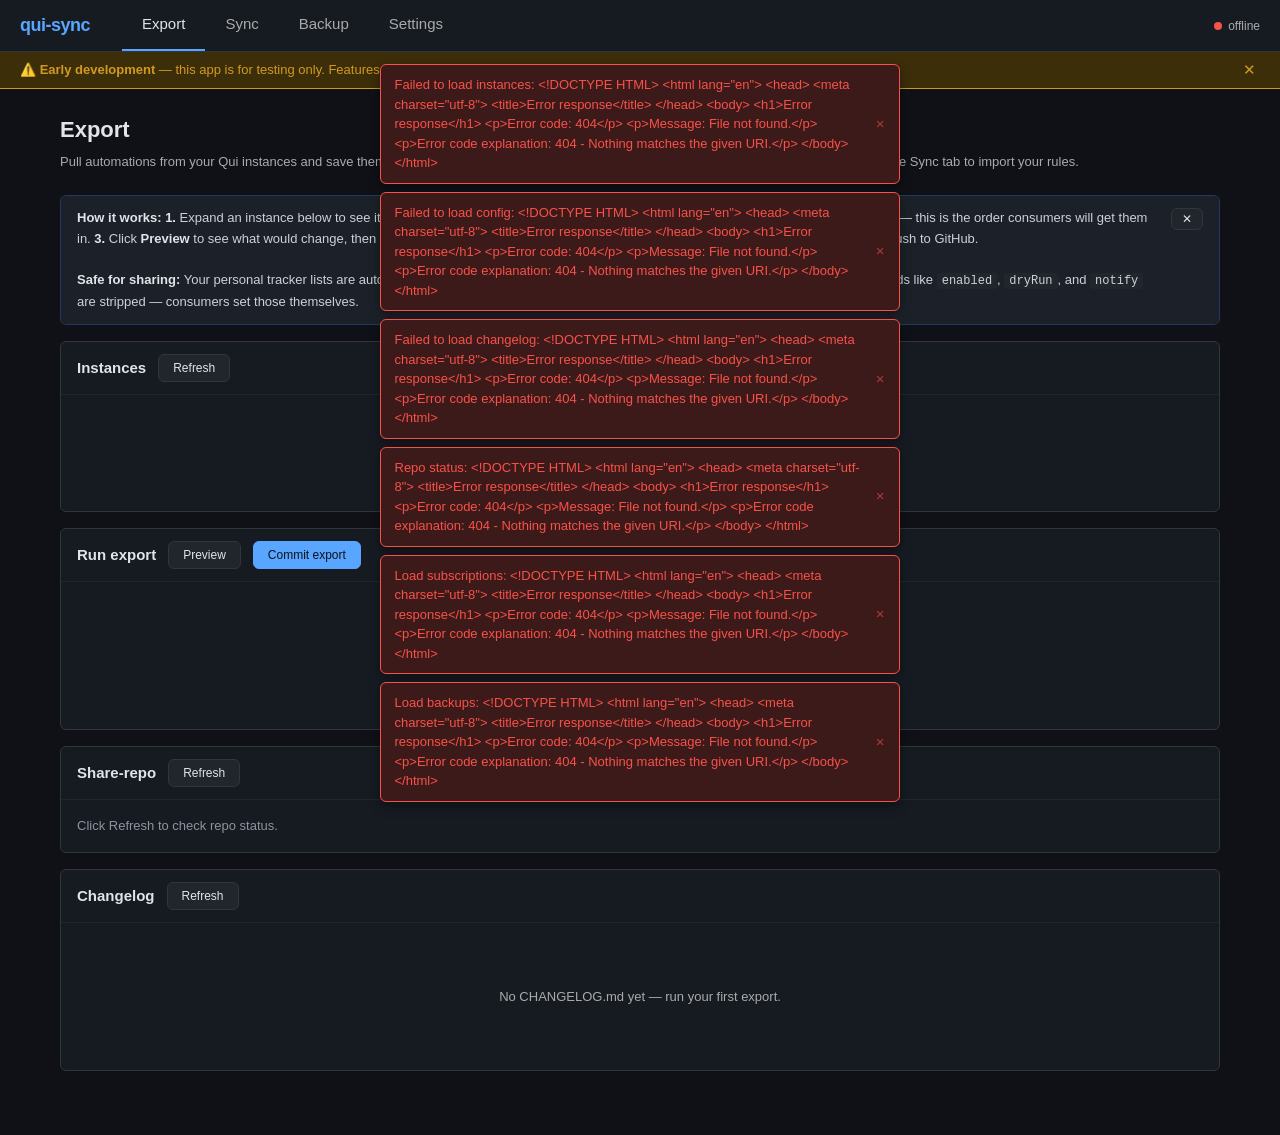
==== commit 439a648d: "ui: reword "orphans" in the Sync plan view Tester feedback: "orphans" reads alarming — qBittorrent u" ====
--- a/cmd/server/web/static/index.html
+++ b/cmd/server/web/static/index.html
@@ -932,7 +932,7 @@
                       <span x-text="filteredPlanRules(sub.slug).length"></span> of
                       <span x-text="planBySub[sub.slug].rules.length"></span> rules
                       <span x-show="planBySub[sub.slug].orphans && planBySub[sub.slug].orphans.length"
-                            x-text="' · ' + planBySub[sub.slug].orphans.length + ' orphans'"></span>
+                            x-text="' · ' + planBySub[sub.slug].orphans.length + ' in Qui only'"></span>
                       <span x-show="planBySub[sub.slug].source_sha"
                             x-text="' · HEAD ' + planBySub[sub.slug].source_sha.slice(0,7)"></span>
                     </span>
@@ -1001,7 +1001,10 @@
                   <template x-if="planBySub[sub.slug].orphans && planBySub[sub.slug].orphans.length">
                     <div style="padding:16px">
                       <div class="dim" style="font-size:var(--font-xs); text-transform:uppercase; letter-spacing:0.5px; margin-bottom:6px">
-                        Orphans in Qui — not in this repo (MVP leaves these alone)
+                        Rules only in your Qui — not in this subscription
+                      </div>
+                      <div class="dim" style="font-size:var(--font-xs); margin-bottom:8px">
+                        These are your own rules that the maintainer's repo does not include. Sync does not touch them — they stay in your Qui exactly as they are.
                       </div>
                       <template x-for="o in planBySub[sub.slug].orphans" :key="o.qui_rule_id">
                         <div class="dim" style="font-size:var(--font-sm)">
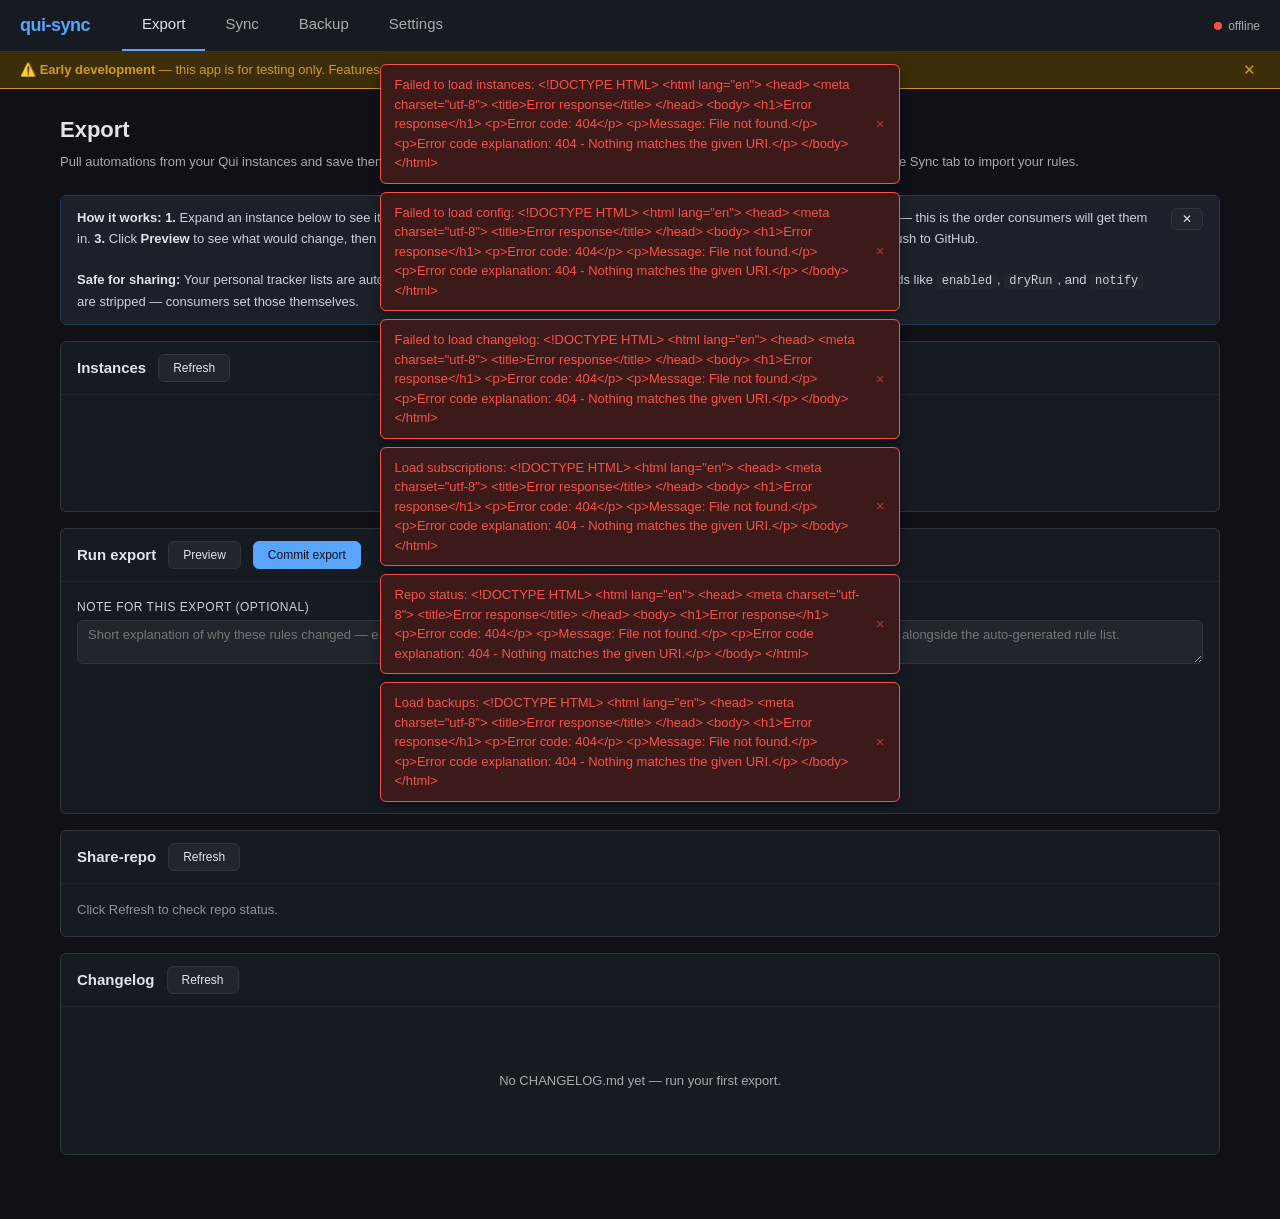
==== commit 3a9d9d72: "export note attaches to CHANGELOG Maintainers can now write a short reason alongside each Commit exp" ====
--- a/cmd/server/web/static/index.html
+++ b/cmd/server/web/static/index.html
@@ -208,6 +208,20 @@
                 title="Write changes to disk and auto-commit to git. Your share-repo is updated and ready for Pull/Sync.">Commit export</button>
       </div>
       <div class="panel-body">
+        <!-- Free-form note that goes into today's CHANGELOG.md entry.
+             Optional — leave blank for a standard auto-generated entry.
+             Cleared automatically on successful export. -->
+        <div style="margin-bottom:12px">
+          <label for="export-note" style="display:block; font-size:var(--font-xs); text-transform:uppercase; letter-spacing:0.5px; color:var(--text-secondary); margin-bottom:4px">
+            Note for this export (optional)
+          </label>
+          <textarea id="export-note" class="input"
+                    x-model="exportNote"
+                    rows="2"
+                    placeholder="Short explanation of why these rules changed — e.g. 'Added HDBits to Tier 1 after they joined the consensus.' Written into CHANGELOG.md alongside the auto-generated rule list."
+                    style="width:100%; font-family:var(--font-body); font-size:var(--font-sm); resize:vertical"></textarea>
+        </div>
+
         <template x-if="!diff && !loading.export">
           <div class="empty">Click <b>Preview</b> to see what would change.</div>
         </template>
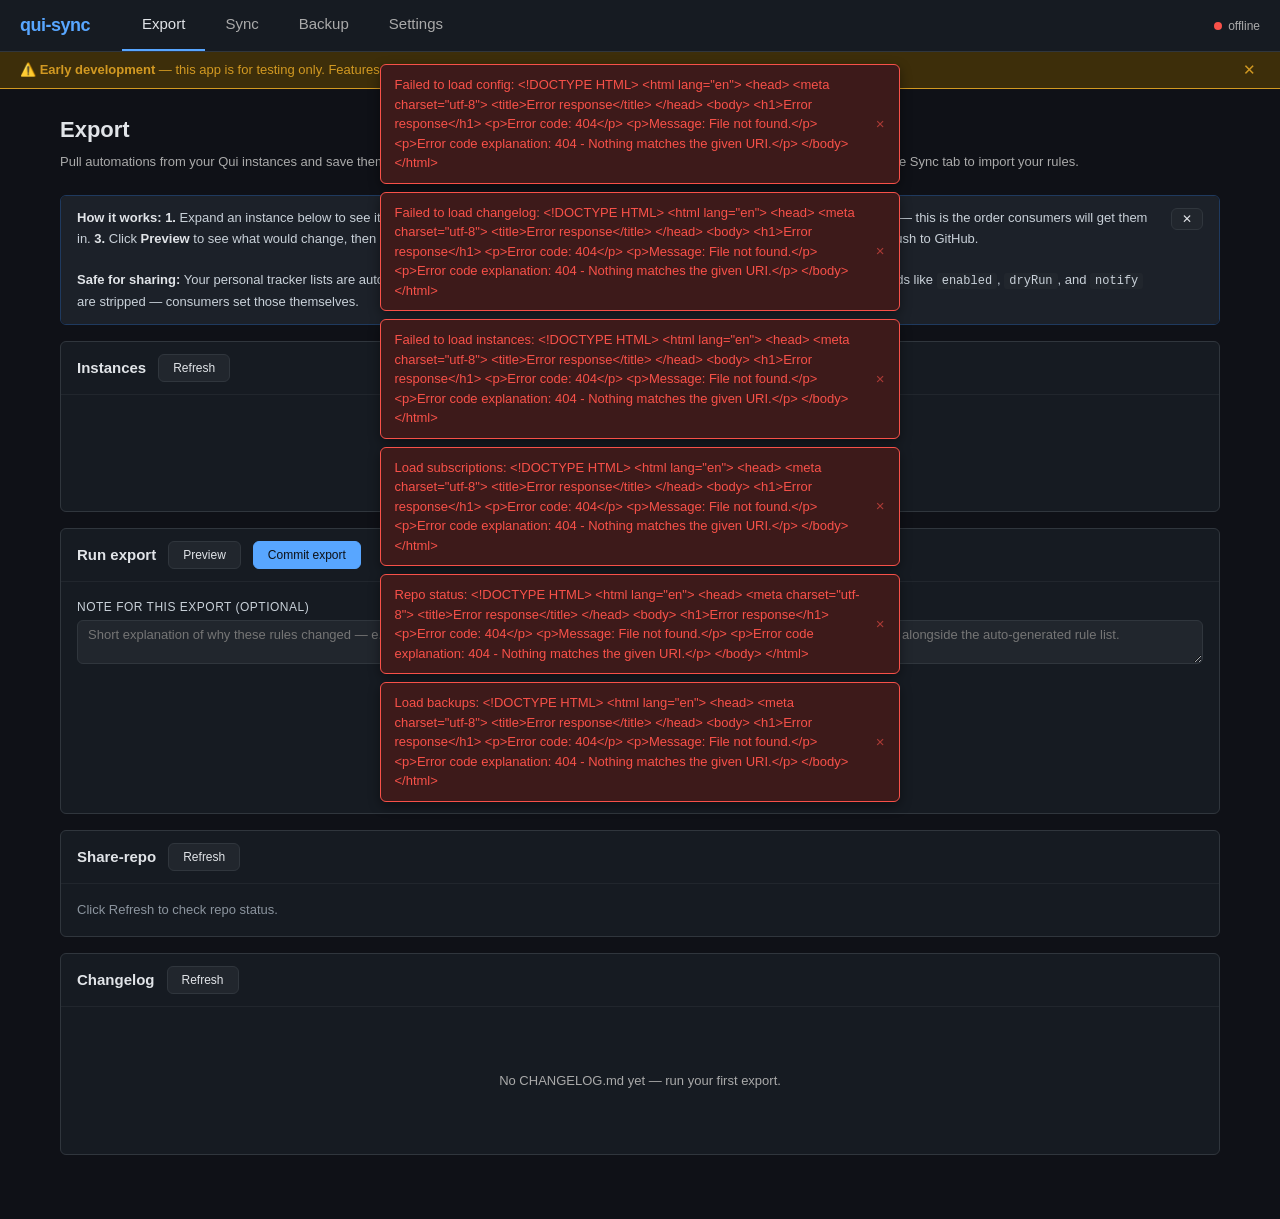
==== commit 2e021f72: "archive removed rules instead of deleting When a rule disappears from Qui, Export now moves the file" ====
--- a/cmd/server/web/static/index.html
+++ b/cmd/server/web/static/index.html
@@ -265,7 +265,7 @@
               </ul>
             </div>
             <div x-show="diff.removed.length">
-              <div class="diff-remove" style="font-weight:600">- <span x-text="diff.removed.length"></span> removed</div>
+              <div class="diff-remove" style="font-weight:600">⌫ <span x-text="diff.removed.length"></span> archived (moved to <code>archive/</code>)</div>
               <ul>
                 <template x-for="e in diff.removed" :key="e.QuiID">
                   <li><span x-text="e.Category"></span>/<b x-text="e.Slug"></b> — <span x-text="e.Name"></span></li>
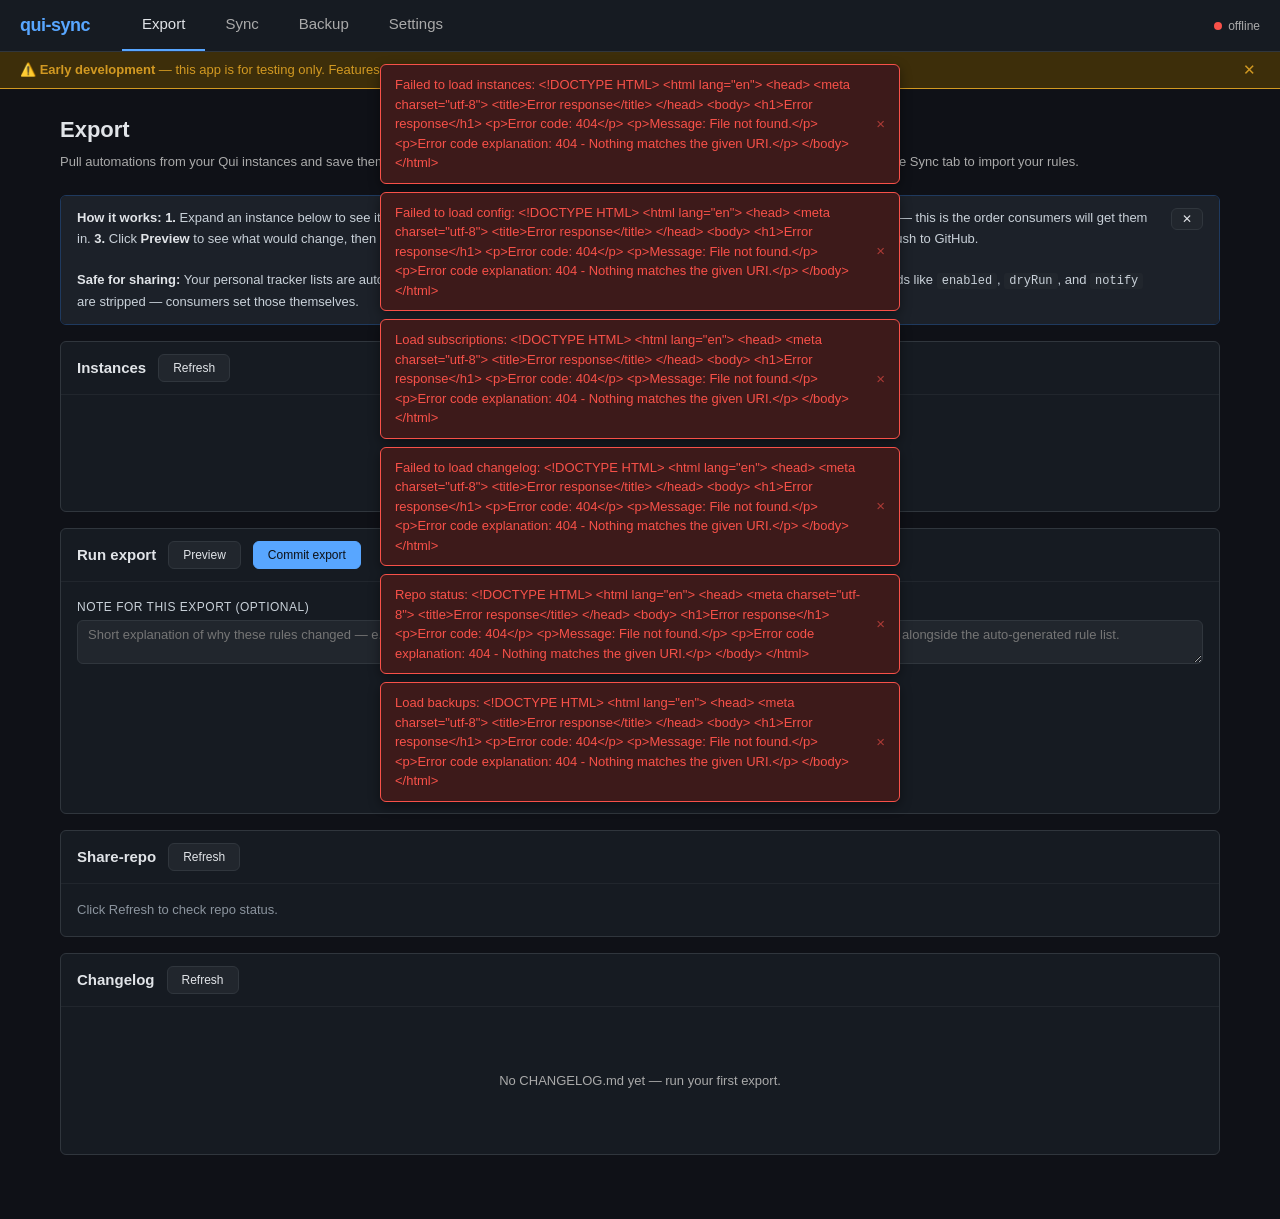
==== commit cea08acc: "scheduled backups with retention A background worker snapshots every configured Qui instance on a us" ====
--- a/cmd/server/web/static/index.html
+++ b/cmd/server/web/static/index.html
@@ -725,14 +725,32 @@
       </div>
       <div class="panel-body">
         <div class="form-grid">
+          <label>Schedule</label>
+          <select class="input" style="width:180px" x-model="backupDraft.interval">
+            <option value="off">Off (manual only)</option>
+            <option value="6h">Every 6 hours</option>
+            <option value="12h">Every 12 hours</option>
+            <option value="24h">Every 24 hours</option>
+            <option value="3d">Every 3 days</option>
+            <option value="7d">Every 7 days</option>
+          </select>
+
           <label>Retention days</label>
           <input class="input" type="number" min="0" max="3650" style="width:100px"
                  x-model.number="backupDraft.retention_days">
+
+          <label>Keep last N</label>
+          <input class="input" type="number" min="0" max="10000" style="width:100px"
+                 x-model.number="backupDraft.keep_last_n">
+
           <label>Gitignored</label>
           <input type="checkbox" x-model="backupDraft.gitignored">
         </div>
-        <p class="dim" style="font-size:var(--font-xs); margin-top:8px">
-          Backups live in <code>&lt;repo&gt;/backup/</code>. 0 = never delete. Typical: 30-90.
+        <p class="dim" style="font-size:var(--font-xs); margin-top:8px; line-height:1.5">
+          <b>Schedule</b> — how often the background worker snapshots every configured Qui instance. Off means manual backups only.<br>
+          <b>Retention days</b> — snapshots older than this are deleted after the next scheduled run. 0 = never expire by age.<br>
+          <b>Keep last N</b> — minimum number of snapshots kept per instance regardless of age. 0 = no minimum. When both are set, snapshots must satisfy both rules to be evicted (old AND outside the floor).<br>
+          Backups live in <code>&lt;repo&gt;/../backups-full/</code>. Full 1:1 copies including trackers — never pushed to GitHub when gitignored is on.
         </p>
         <div style="margin-top:12px; display:flex; gap:8px">
           <button class="btn btn-primary" @click="saveBackupConfig()">Save</button>
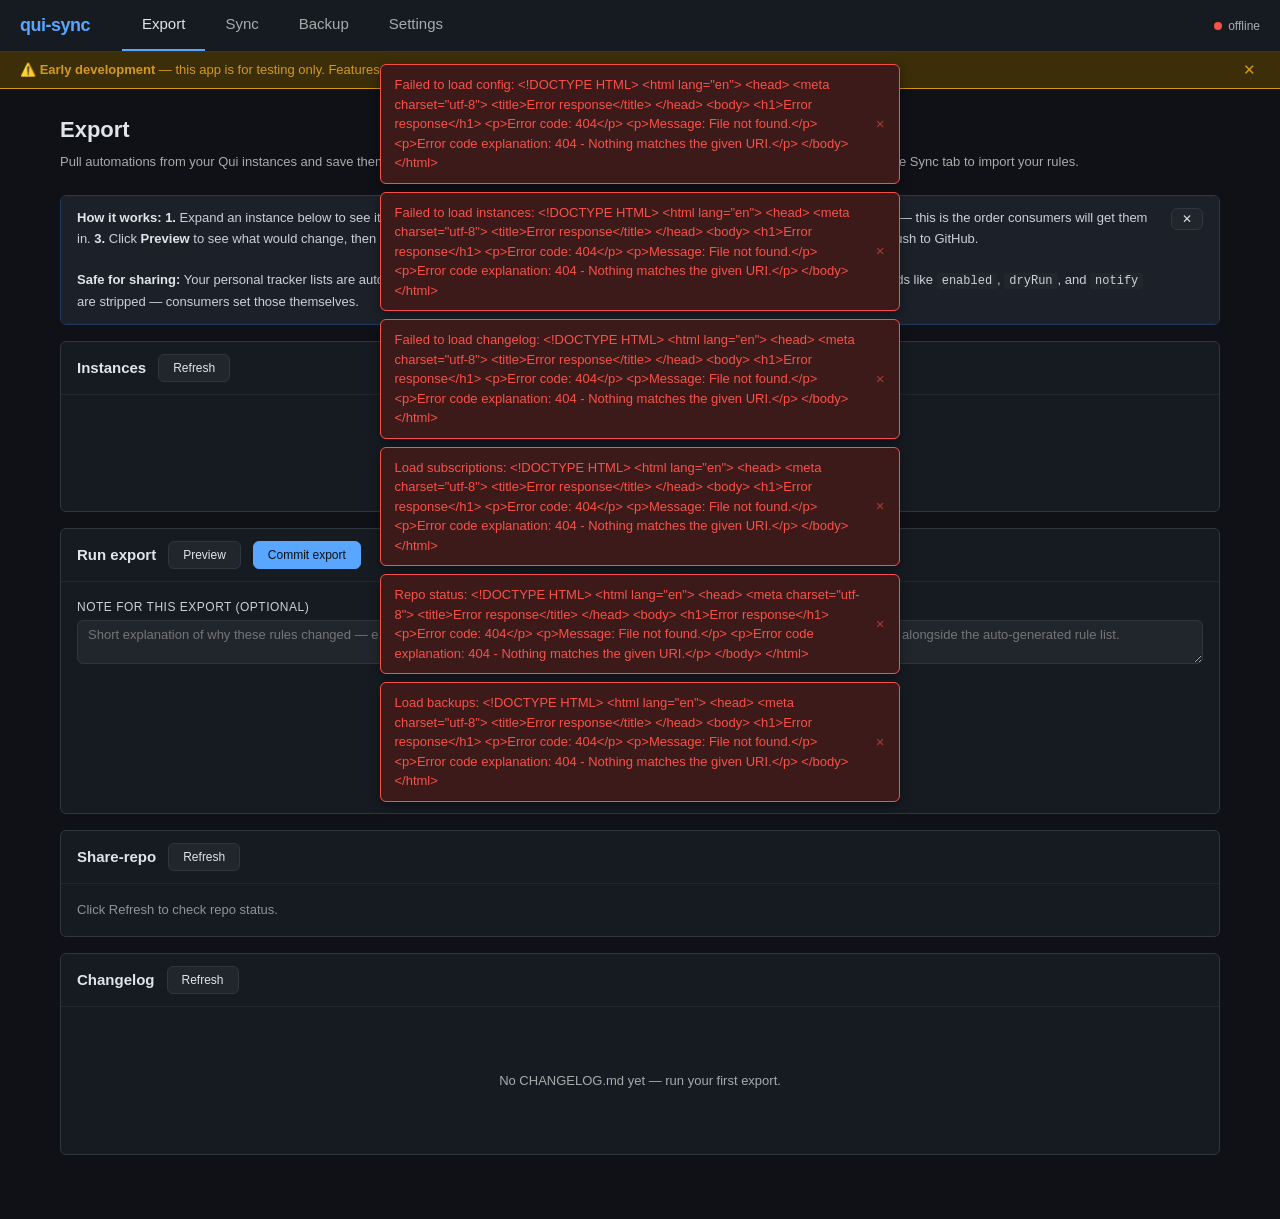
==== commit 42939f5a: "Single-file changelog + Edit-note feature Drop the CHANGELOG_NOTES.md two-file model — notes live in" ====
--- a/cmd/server/web/static/index.html
+++ b/cmd/server/web/static/index.html
@@ -284,6 +284,48 @@
                  x-show="diff.dry_run">
               Preview only — nothing written yet. Click <b>Commit export</b> to apply.
             </div>
+          </div>
+        </template>
+
+        <!-- Edit-note affordance: after a successful (non-dry) export
+             the maintainer might realise the note had a typo. Rewrites
+             today's CHANGELOG.md section and creates a follow-up git
+             commit. Push is still manual. -->
+        <template x-if="diff && !diff.empty && !diff.dry_run">
+          <div style="margin-top:14px; padding-top:12px; border-top:1px solid var(--border)">
+            <template x-if="!editingExportNote">
+              <div style="display:flex; align-items:center; gap:8px; font-size:var(--font-xs)">
+                <button class="btn btn-sm" @click="openEditExportNote()"
+                        title="Edit the note attached to today's CHANGELOG.md entry — creates a follow-up git commit. Use this to fix a typo without re-running the whole export.">
+                  Edit note
+                </button>
+                <span class="dim">Typo in the note? Edit it without re-running export.</span>
+              </div>
+            </template>
+            <template x-if="editingExportNote">
+              <div>
+                <label for="edit-export-note" style="display:block; font-size:var(--font-xs); text-transform:uppercase; letter-spacing:0.5px; color:var(--text-secondary); margin-bottom:4px">
+                  Edit note — today's CHANGELOG entry
+                </label>
+                <textarea id="edit-export-note" class="input"
+                          x-model="editExportNoteDraft"
+                          rows="3"
+                          placeholder="Leave blank to remove the note paragraph entirely."
+                          style="width:100%; font-family:var(--font-body); font-size:var(--font-sm); resize:vertical"></textarea>
+                <div style="display:flex; gap:8px; margin-top:8px">
+                  <button class="btn btn-primary btn-sm" @click="saveEditExportNote()"
+                          :disabled="savingExportNote">
+                    <span x-show="!savingExportNote">Save note</span>
+                    <span x-show="savingExportNote">Saving…</span>
+                  </button>
+                  <button class="btn btn-sm" @click="cancelEditExportNote()"
+                          :disabled="savingExportNote">Cancel</button>
+                  <span class="dim" style="font-size:var(--font-xs); align-self:center">
+                    Saves a follow-up commit — push when ready.
+                  </span>
+                </div>
+              </div>
+            </template>
           </div>
         </template>
       </div>
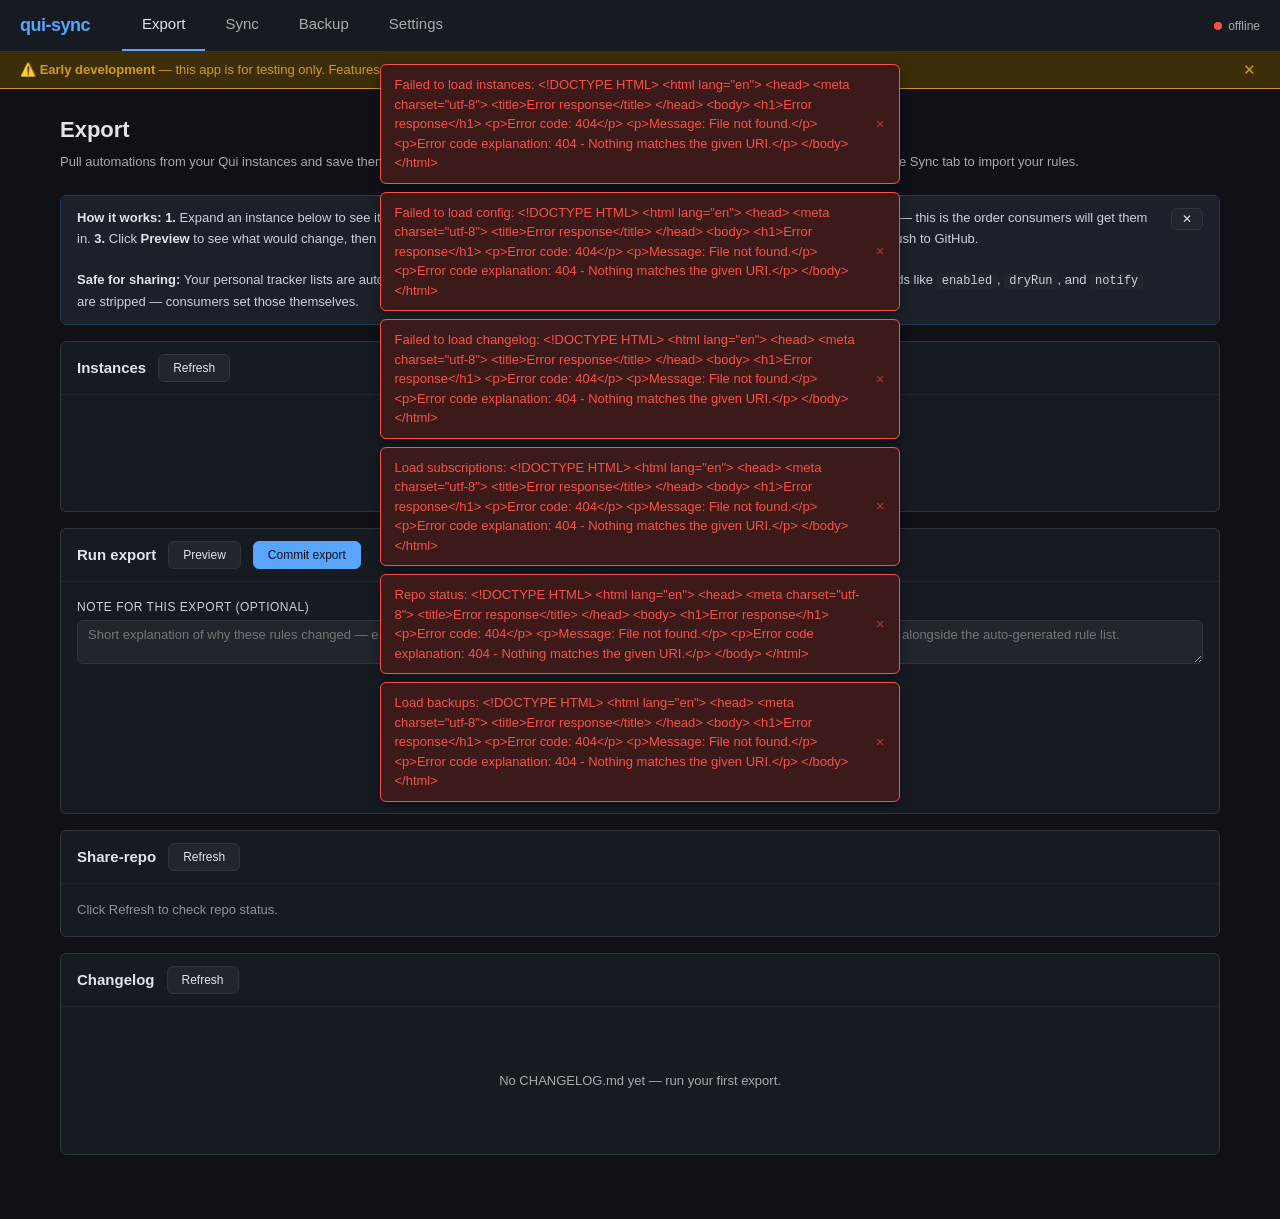
==== commit e52c8fa8: "Push fix + edit subscription + category filter + backup config bug - Push to remote: GetRepoStatus n" ====
--- a/cmd/server/web/static/index.html
+++ b/cmd/server/web/static/index.html
@@ -953,6 +953,10 @@
               <span class="sub-name"><b x-text="sub.slug"></b></span>
               <span class="sub-url dim" x-text="sub.url"></span>
               <span class="sub-meta">
+                <span x-show="sub.target_category"
+                      class="badge"
+                      style="margin-right:8px; background:var(--accent-blue-bg, var(--bg-surface)); color:var(--accent-blue, var(--text-primary)); padding:2px 8px; border-radius:var(--radius); font-size:var(--font-xs)"
+                      x-text="'only ' + sub.target_category"></span>
                 <span x-text="(sub.repo_rule_count || sub.rule_count || 0) + ' rules'"></span>
                 <span x-show="sub.last_pull_at" class="dim"
                       style="margin-left:8px; font-size:var(--font-xs)"
@@ -960,6 +964,7 @@
               </span>
               <span class="sub-actions">
                 <button class="btn btn-sm" @click.stop="pullSub(sub.slug)">Pull</button>
+                <button class="btn btn-sm" @click.stop="openEditSub(sub)">Edit</button>
                 <button class="btn btn-sm btn-danger" @click.stop="removeSub(sub)">Remove</button>
               </span>
             </div>
@@ -1107,13 +1112,14 @@
   <div class="modal-backdrop" x-show="addSubOpen" @keydown.escape.window="cancelAddSub()"
        x-transition.opacity style="display:none">
     <div class="modal" @click.stop style="width:620px">
-      <div class="modal-title">Add subscription</div>
+      <div class="modal-title" x-text="addSubEditing ? 'Edit subscription' : 'Add subscription'"></div>
       <div class="modal-body">
         <div class="form-grid">
           <label>Name</label>
           <input class="input" x-model="addSubDraft.slug" placeholder="e.g. prophet-movies, my-tv-setup"
                  autocomplete="off" spellcheck="false"
-                 :disabled="addSubSSHKey.length > 0">
+                 :disabled="addSubSSHKey.length > 0 || addSubEditing"
+                 :title="addSubEditing ? 'Name is fixed once a subscription exists — remove and re-add to rename' : ''">
           <label>URL</label>
           <input class="input" x-model="addSubDraft.url" placeholder="https://github.com/.../qui-automations.git or /data"
                  autocomplete="off" spellcheck="false"
@@ -1132,10 +1138,26 @@
             <div style="grid-column:1/-1; display:contents">
               <label>Token</label>
               <input class="input" type="password" x-model="addSubDraft.token"
-                     placeholder="ghp_... (stored at /config/git-keys/&lt;slug&gt;/token, 0600)"
+                     :placeholder="addSubEditing ? 'Leave blank to keep existing token' : 'ghp_... (stored at /config/git-keys/&lt;slug&gt;/token, 0600)'"
                      autocomplete="new-password" data-1p-ignore data-lpignore="true" spellcheck="false">
             </div>
           </template>
+          <label>Category filter</label>
+          <div>
+            <input class="input" x-model="addSubDraft.target_category"
+                   list="addSubCategoryOptions"
+                   placeholder="Leave empty for all categories"
+                   autocomplete="off" spellcheck="false"
+                   title="Restrict Plan/Apply to one folder in the repo (e.g. 'movies' or 'misc'). Leave blank to sync the whole repo.">
+            <datalist id="addSubCategoryOptions">
+              <template x-for="c in addSubCategoryHints" :key="c">
+                <option :value="c"></option>
+              </template>
+            </datalist>
+            <p class="dim" style="font-size:var(--font-xs); margin-top:4px; margin-bottom:0">
+              Folder name from the repo (e.g. <code>movies</code>, <code>misc</code>). Blank = sync everything.
+            </p>
+          </div>
         </div>
 
         <!-- SSH hint before generation -->
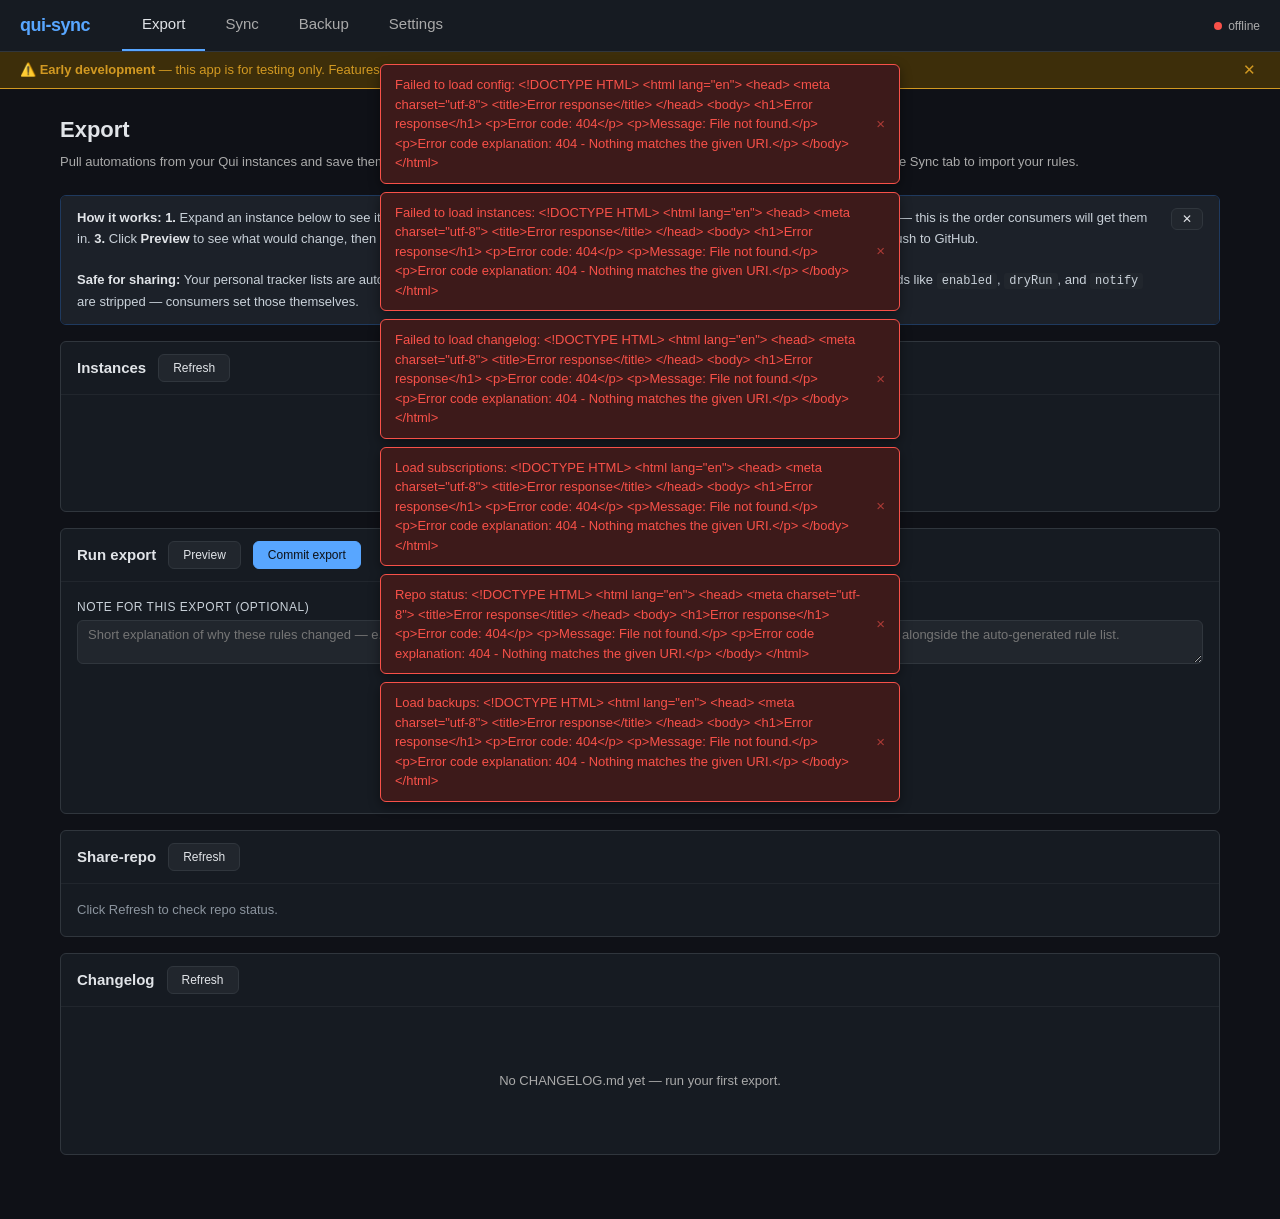
==== commit 9969bffd: "Cron-based backup schedule + restart-storm fix - Backup scheduler no longer burns a fresh backup on " ====
--- a/cmd/server/web/static/index.html
+++ b/cmd/server/web/static/index.html
@@ -8,6 +8,10 @@
   <!-- Load order matters: app.js defines quiSyncApp() which Alpine evaluates
        via x-data="quiSyncApp()" on body. If alpine loads first, the function
        is still undefined and all x-show sections render blank. -->
+  <!-- cronstrue turns "0 3 * * *" into "At 03:00, every day" client-side so
+       the Backup settings can show live translations without a server
+       roundtrip on every keystroke. Vendored in Dockerfile (no runtime CDN). -->
+  <script defer src="cronstrue.min.js"></script>
   <script defer src="app.js"></script>
   <script defer src="alpine.min.js"></script>
 </head>
@@ -767,15 +771,26 @@
       </div>
       <div class="panel-body">
         <div class="form-grid">
-          <label>Schedule</label>
-          <select class="input" style="width:180px" x-model="backupDraft.interval">
-            <option value="off">Off (manual only)</option>
-            <option value="6h">Every 6 hours</option>
-            <option value="12h">Every 12 hours</option>
-            <option value="24h">Every 24 hours</option>
-            <option value="3d">Every 3 days</option>
-            <option value="7d">Every 7 days</option>
-          </select>
+          <label>Enabled</label>
+          <div>
+            <label style="display:inline-flex; align-items:center; gap:8px; font-weight:normal">
+              <input type="checkbox" x-model="backupDraft.enabled">
+              <span class="dim" style="font-size:var(--font-xs)"
+                    x-text="backupDraft.enabled ? 'Scheduled backups run per the cron below' : 'Paused — backups run only when triggered manually'"></span>
+            </label>
+          </div>
+
+          <label>Cron</label>
+          <div>
+            <input class="input" style="width:220px; font-family:var(--font-mono)"
+                   x-model="backupDraft.cron"
+                   placeholder="0 3 * * *"
+                   :disabled="!backupDraft.enabled"
+                   title="Standard 5-field cron (minute hour day-of-month month day-of-week). Shortcuts like @daily, @weekly, @hourly are accepted.">
+            <div style="margin-top:4px; font-size:var(--font-xs); min-height:1.4em"
+                 :style="backupCronInvalid ? 'color:var(--text-err)' : 'color:var(--text-secondary)'"
+                 x-text="backupCronHuman"></div>
+          </div>
 
           <label>Retention days</label>
           <input class="input" type="number" min="0" max="3650" style="width:100px"
@@ -789,7 +804,8 @@
           <input type="checkbox" x-model="backupDraft.gitignored">
         </div>
         <p class="dim" style="font-size:var(--font-xs); margin-top:8px; line-height:1.5">
-          <b>Schedule</b> — how often the background worker snapshots every configured Qui instance. Off means manual backups only.<br>
+          <b>Enabled</b> — master switch. Off means manual backups only; the cron keeps its value so flipping it back on resumes the previous cadence.<br>
+          <b>Cron</b> — 5-field expression (<code>minute hour day-of-month month day-of-week</code>). Shortcuts <code>@daily</code>, <code>@weekly</code>, <code>@hourly</code>, <code>@monthly</code> are accepted. Example: <code>0 3 * * *</code> = every day at 03:00.<br>
           <b>Retention days</b> — snapshots older than this are deleted after the next scheduled run. 0 = never expire by age.<br>
           <b>Keep last N</b> — minimum number of snapshots kept per instance regardless of age. 0 = no minimum. When both are set, snapshots must satisfy both rules to be evicted (old AND outside the floor).<br>
           Backups live in <code>&lt;repo&gt;/../backups-full/</code>. Full 1:1 copies including trackers — never pushed to GitHub when gitignored is on.
